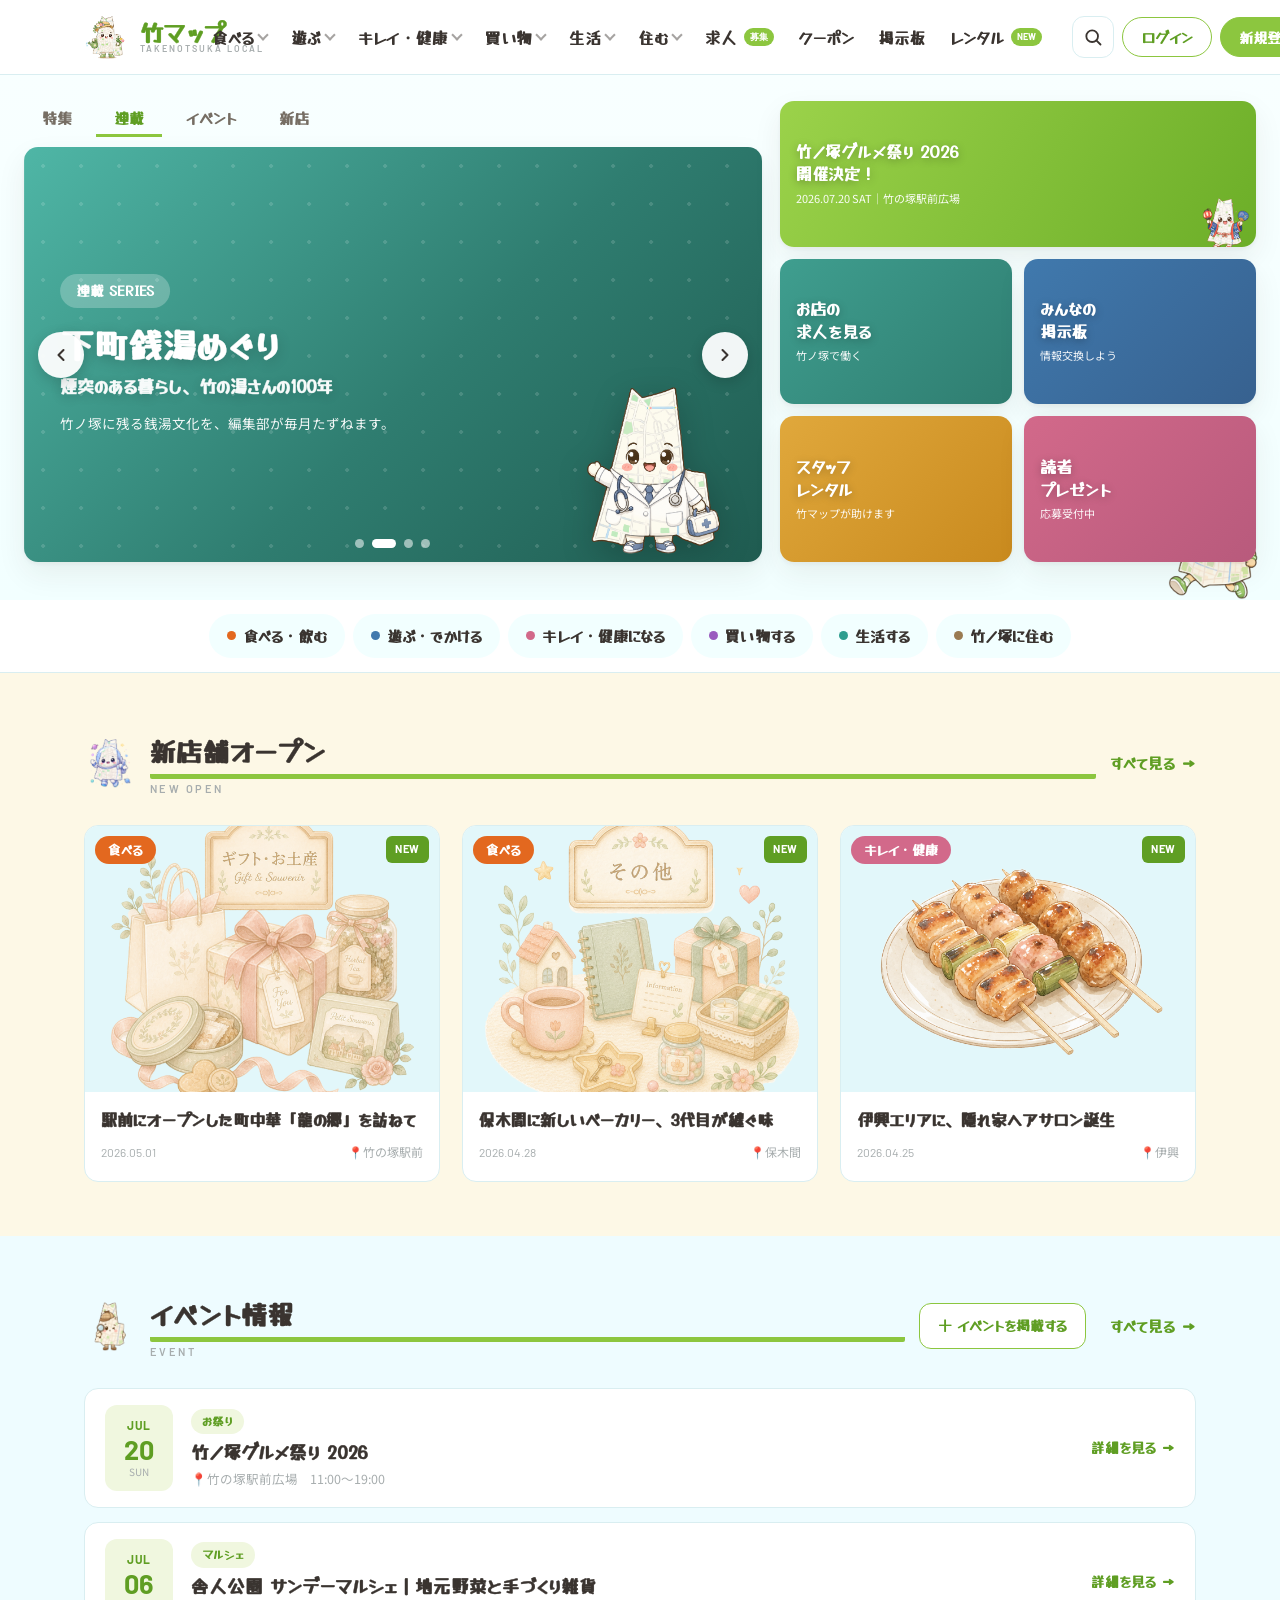
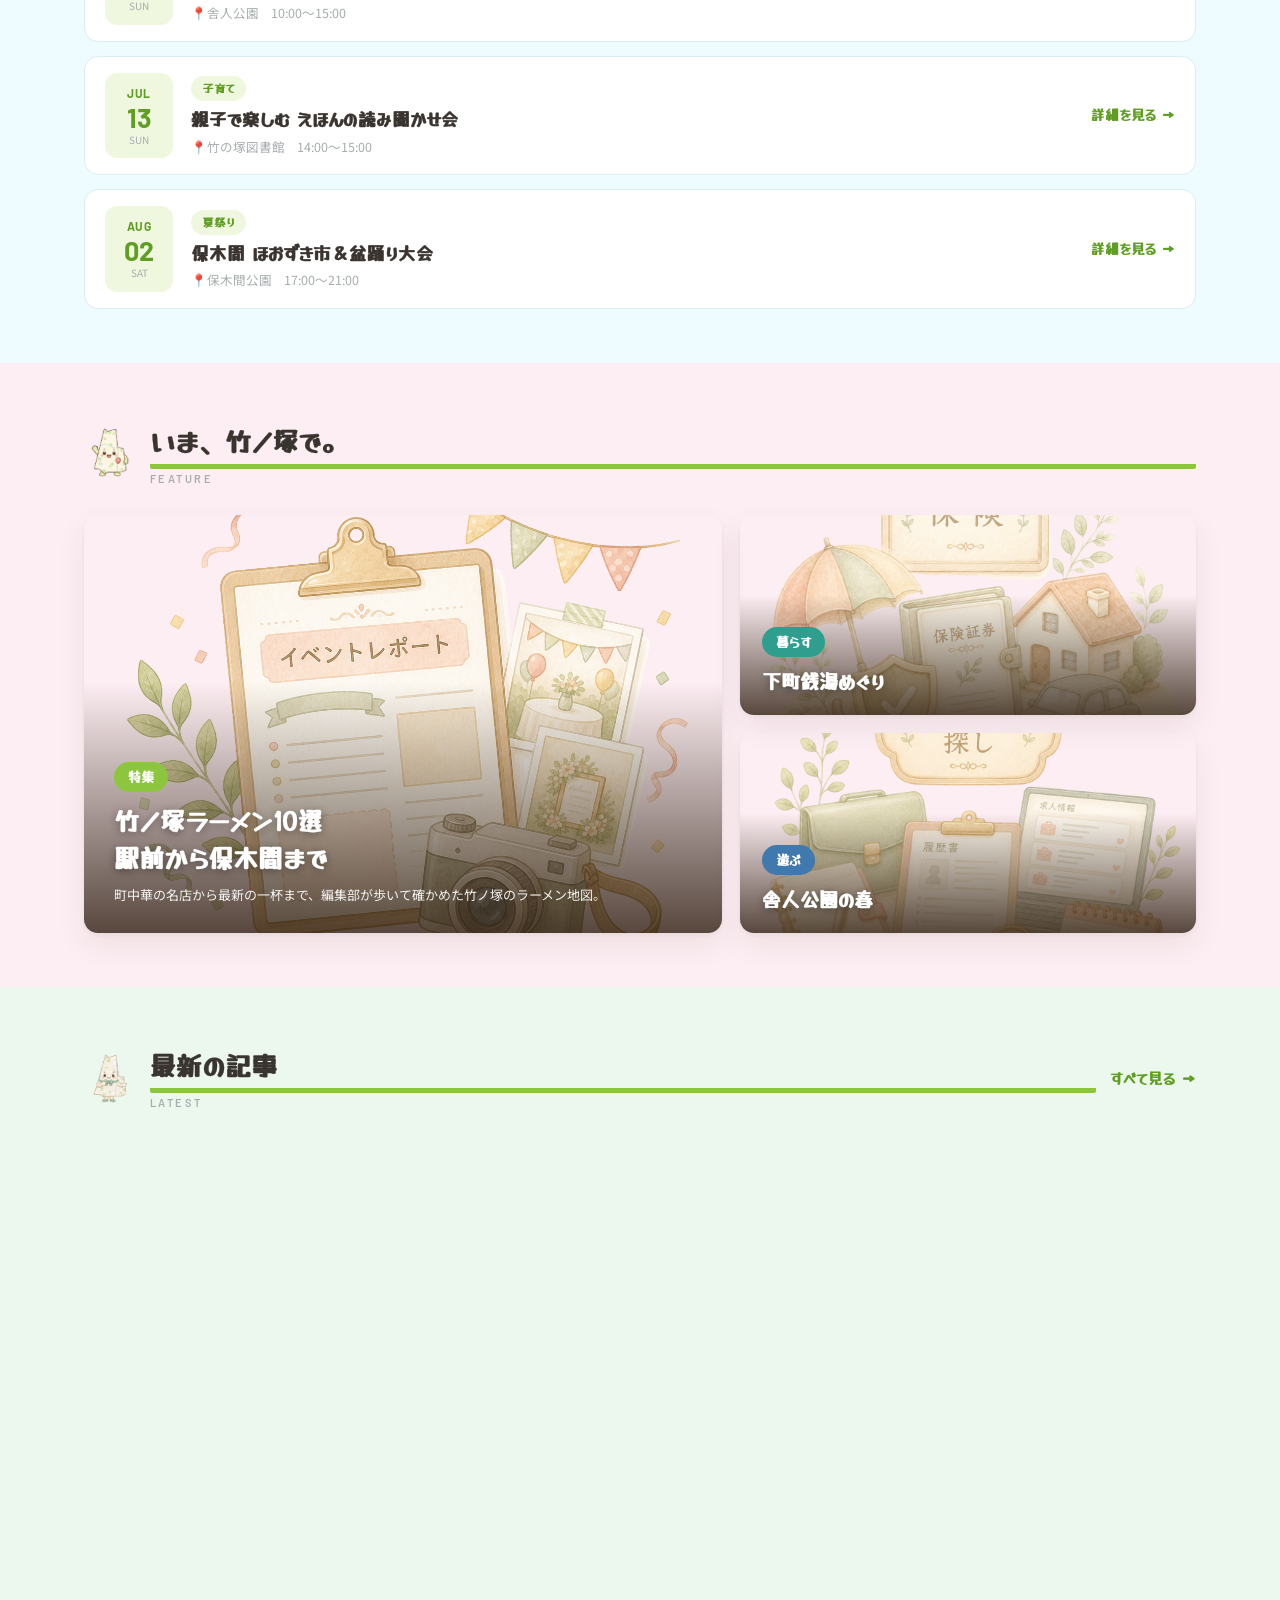
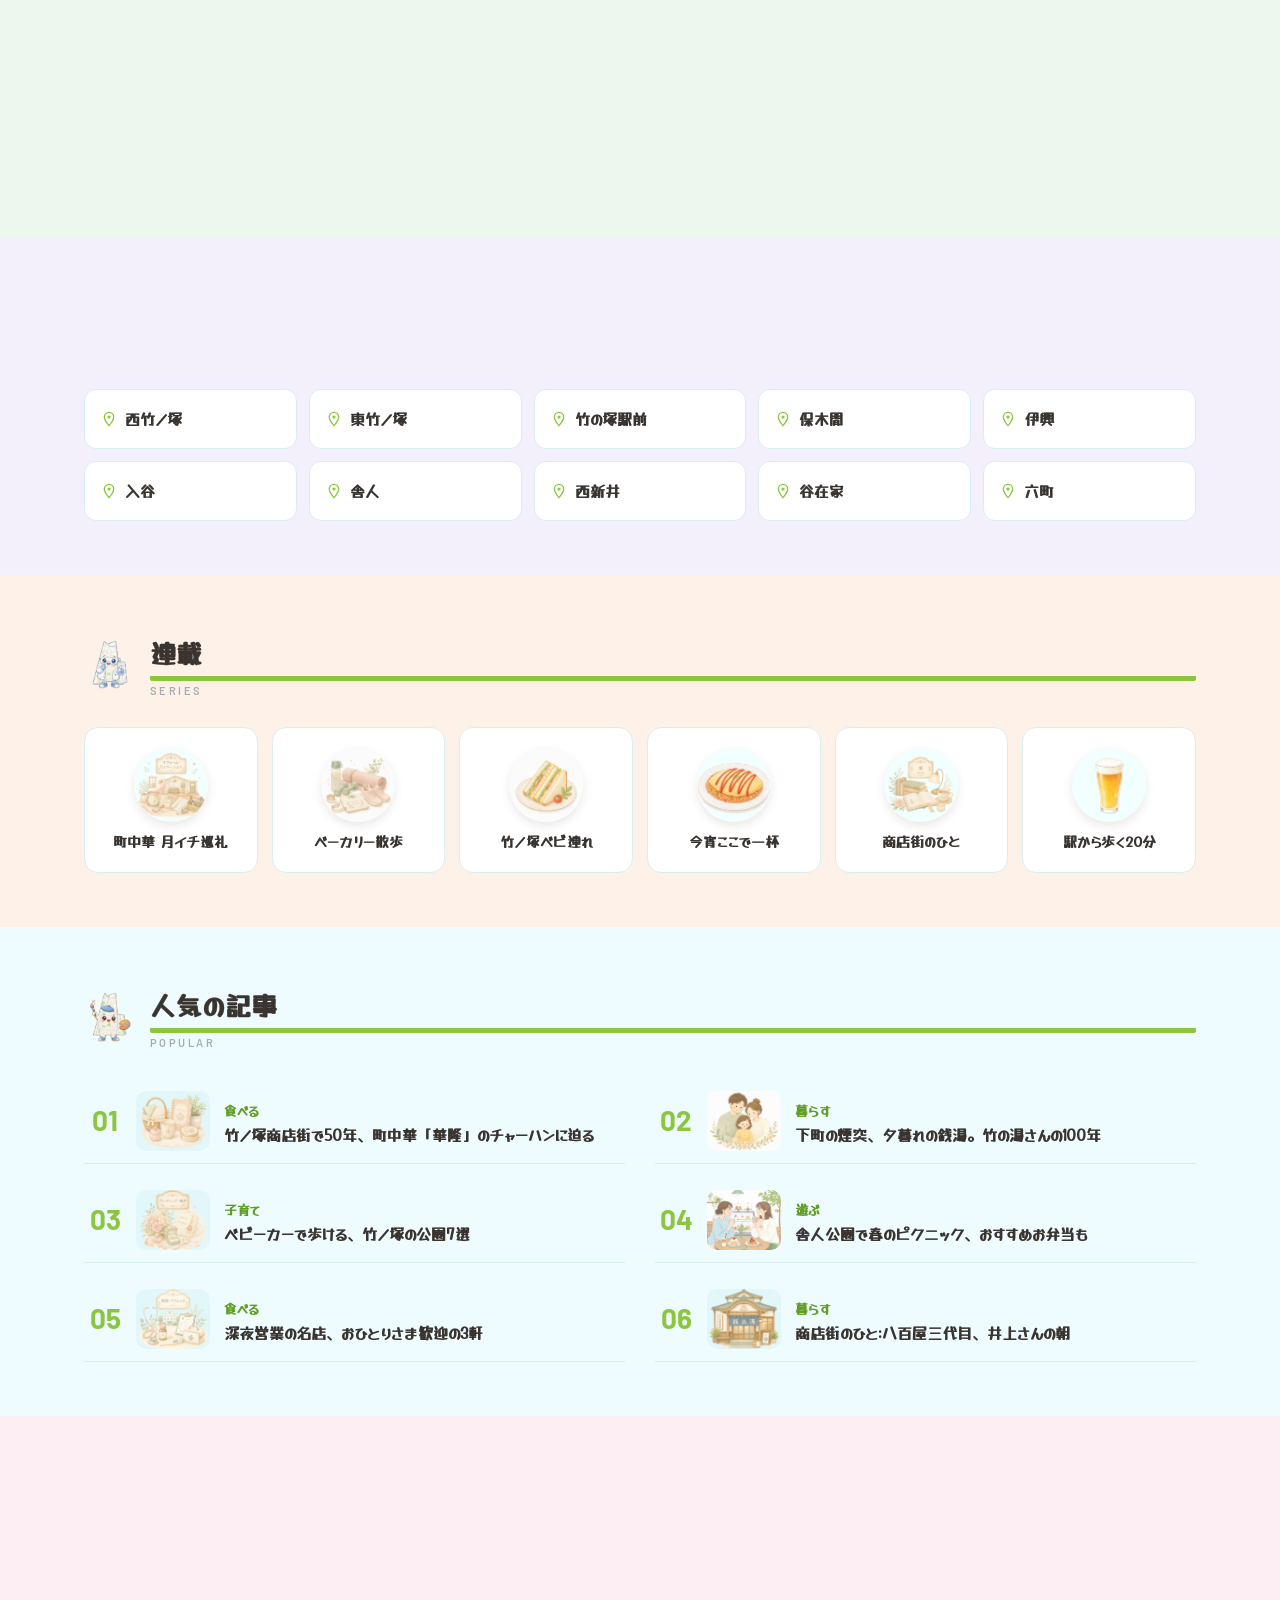
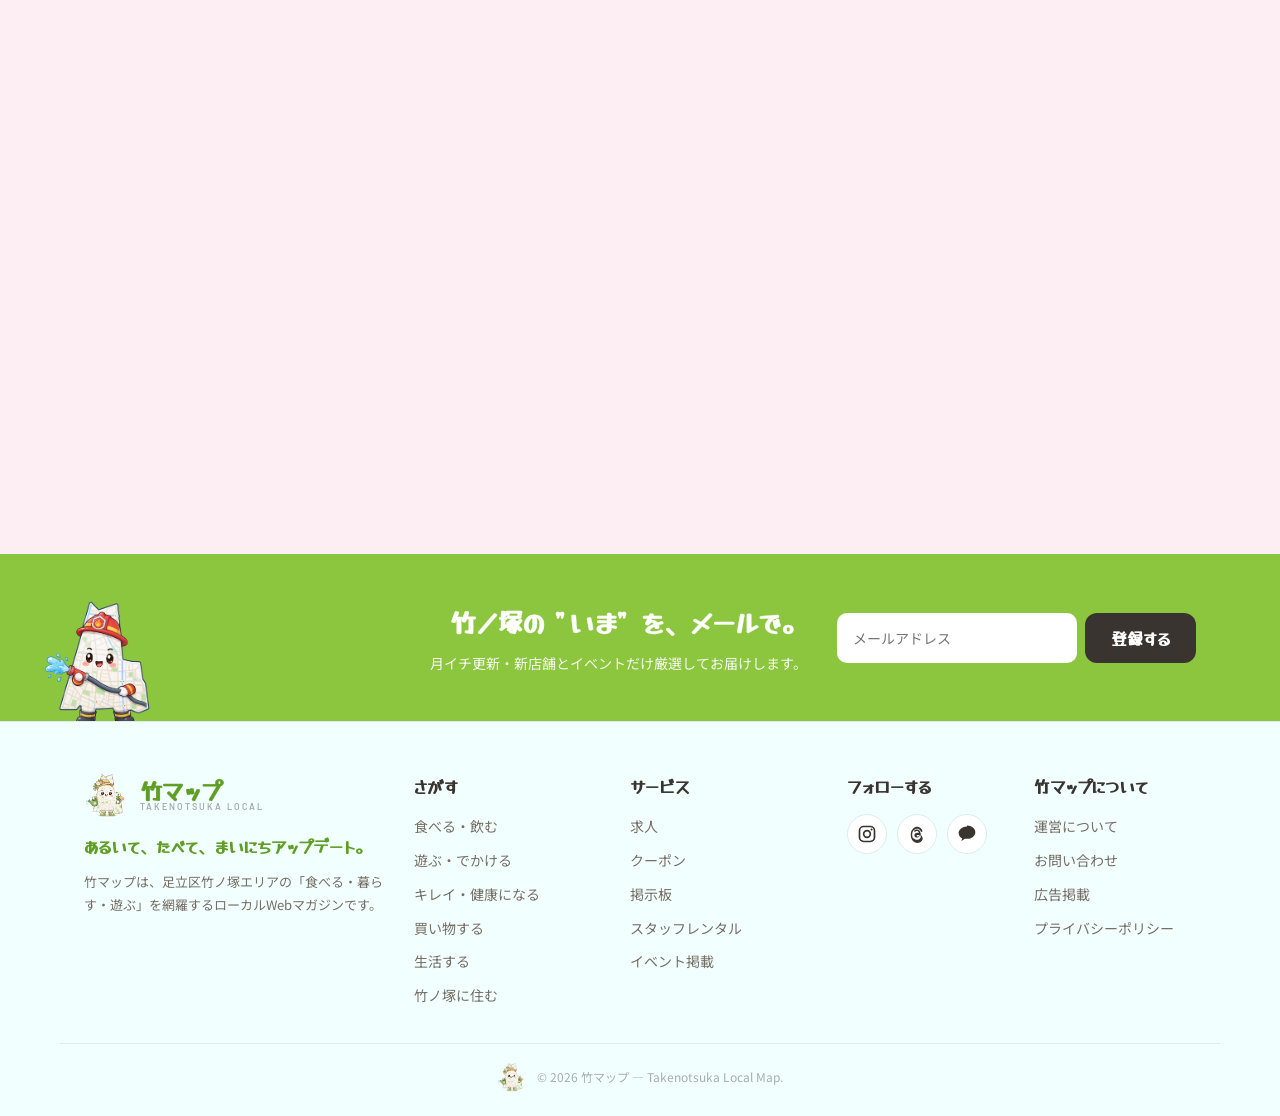
==== index.html @ 07ed6ed5 "竹マップ クライアント確認用プレビュー aruku風ローカルWebマガジン。トップ/求人/クーポン/掲示板/レンタル/イベント/運営情報の各ページ。  Co-Authored-By: Claude O" ====
<!DOCTYPE html>
<html lang="ja">
<head>
<meta charset="UTF-8">
<meta name="viewport" content="width=device-width, initial-scale=1">
<title>竹マップ — 足立区竹ノ塚エリアのローカルWebマガジン</title>
<meta name="theme-color" content="#8cc63f">
<link rel="preconnect" href="https://fonts.googleapis.com"><link rel="preconnect" href="https://fonts.gstatic.com" crossorigin>
<link rel="stylesheet" href="https://fonts.googleapis.com/css2?family=Noto+Sans+JP:wght@400;500;700&family=Klee+One:wght@400;600&family=Yomogi&family=Barlow:wght@500;600;700&display=swap">
<link rel="stylesheet" href="assets/css/aruku.css">
<style>
.hero{background:linear-gradient(180deg,#f8ffff,#f2ffff);padding:26px 0 38px;position:relative;overflow:hidden;}
.hero > .container{max-width:1640px;}
.hero__welcome{position:absolute;right:8px;bottom:-6px;width:120px;z-index:0;pointer-events:none;}
.hero__grid{display:grid;grid-template-columns:1.55fr 1fr;gap:18px;position:relative;z-index:1;}
.hero-slider{position:relative;}
.hero-slider__tabs{display:flex;gap:6px;margin-bottom:10px;}
.hero-slider__tab{font-family:var(--hand);font-weight:600;font-size:15px;padding:6px 18px;border-radius:99px 99px 0 0;background:transparent;border:none;cursor:pointer;color:var(--ink-soft);border-bottom:3px solid transparent;transition:.18s;}
.hero-slider__tab.is-active{color:var(--accent-deep);border-bottom-color:var(--accent);}
.hero-slider__viewport{position:relative;border-radius:var(--radius);overflow:hidden;box-shadow:var(--shadow);aspect-ratio:16/9;}
.hero-slider__track{display:flex;height:100%;transition:transform .5s cubic-bezier(.4,.1,.2,1);}
.hero-slide{min-width:100%;height:100%;position:relative;display:flex;align-items:center;color:#fff;padding:0 36px;overflow:hidden;}
.hero-slide__deco{position:absolute;inset:0;opacity:.14;background-size:38px 38px;background-image:radial-gradient(circle,#fff 2px,transparent 2px);}
.hero-slide__inner{position:relative;z-index:1;max-width:62%;}
.hero-slide__pre{display:inline-block;font-family:var(--hand);font-weight:600;font-size:14px;padding:4px 16px;border-radius:99px;background:rgba(255,255,255,.24);margin-bottom:14px;}
.hero-slide__title{font-family:var(--hand);font-weight:600;font-size:34px;line-height:1.35;text-shadow:0 3px 14px rgba(0,0,0,.2);}
.hero-slide__title small{display:block;font-size:17px;margin-top:8px;opacity:.96;}
.hero-slide__sub{margin-top:14px;font-size:13.5px;opacity:.94;line-height:1.7;}
.hero-slide__chara{position:absolute;right:18px;bottom:0;width:34%;max-width:185px;z-index:1;filter:drop-shadow(0 8px 16px rgba(0,0,0,.2));}
.hero-slider__nav{position:absolute;top:50%;transform:translateY(-50%);width:46px;height:46px;border-radius:99px;background:rgba(255,255,255,.94);border:none;display:grid;place-items:center;cursor:pointer;z-index:3;color:var(--ink);box-shadow:0 4px 14px rgba(0,0,0,.16);transition:.16s;}
.hero-slider__nav:hover{background:#fff;color:var(--accent);}
.hero-slider__nav--prev{left:14px;} .hero-slider__nav--next{right:14px;}
.hero-slider__dots{position:absolute;bottom:14px;left:0;right:0;display:flex;justify-content:center;gap:8px;z-index:3;}
.hero-slider__dots button{width:9px;height:9px;border-radius:99px;border:none;background:rgba(255,255,255,.55);cursor:pointer;padding:0;transition:.18s;}
.hero-slider__dots button.is-active{background:#fff;width:24px;}
.hero-banners{display:grid;grid-template-columns:1fr 1fr;grid-template-rows:repeat(3,1fr);gap:12px;}
.hbn{position:relative;border-radius:var(--radius);overflow:hidden;display:grid;align-content:center;padding:14px 16px;color:#fff;min-height:82px;box-shadow:var(--shadow);transition:.18s;}
.hbn:hover{transform:translateY(-2px);filter:brightness(1.05);}
.hbn__label{font-family:var(--hand);font-weight:600;font-size:16px;line-height:1.4;text-shadow:0 2px 8px rgba(0,0,0,.25);position:relative;z-index:1;}
.hbn__sub{font-size:11px;opacity:.94;margin-top:3px;position:relative;z-index:1;}
.hbn__chara{position:absolute;right:4px;bottom:-4px;width:54px;z-index:0;}
.hbn--wide{grid-column:1/3;}
.cat-strip{border-bottom:1px solid var(--line);background:var(--paper);}
.cat-strip__inner{display:flex;justify-content:center;gap:8px;flex-wrap:wrap;padding:14px 24px;}
.cat-chip{display:inline-flex;align-items:center;gap:7px;padding:8px 18px;border-radius:99px;background:var(--bg);font-family:var(--hand);font-weight:600;font-size:15px;transition:.18s;}
.cat-chip .ic{width:9px;height:9px;border-radius:99px;background:var(--accent);}
.cat-chip:hover{background:var(--ink);color:#fff;}.cat-chip:hover .ic{background:#fff;}
.feature-grid{display:grid;grid-template-columns:1.4fr 1fr;grid-template-rows:1fr 1fr;gap:18px;}
.feature{position:relative;border-radius:var(--radius);overflow:hidden;min-height:200px;box-shadow:var(--shadow);}
.feature--lg{grid-row:1/3;min-height:auto;}
.feature img{position:absolute;inset:0;width:100%;height:100%;object-fit:cover;transition:.3s;}
.feature:hover img{transform:scale(1.04);}
.feature::after{content:"";position:absolute;inset:0;background:linear-gradient(to top,rgba(40,24,10,.78),rgba(40,24,10,0) 60%);}
.feature__body{position:absolute;left:0;bottom:0;padding:20px 22px;color:#fff;z-index:1;}.feature--lg .feature__body{padding:28px 30px;}
.tag{display:inline-block;font-family:var(--hand);font-weight:600;font-size:13px;padding:3px 14px;border-radius:99px;background:var(--accent);color:#fff;}
.feature__title{font-family:var(--hand);font-weight:600;font-size:19px;line-height:1.5;margin-top:10px;text-shadow:0 2px 10px rgba(0,0,0,.4);}.feature--lg .feature__title{font-size:25px;}
.feature__excerpt{font-size:13px;opacity:.92;margin-top:7px;line-height:1.65;}
.area-grid{display:grid;grid-template-columns:repeat(5,1fr);gap:12px;}
.area-item{display:flex;align-items:center;gap:8px;padding:15px 16px;background:var(--paper);border:1px solid var(--line);border-radius:12px;font-family:var(--hand);font-weight:600;font-size:15px;transition:.18s;}
.area-item:hover{background:var(--accent);border-color:var(--accent);color:#fff;}.area-item svg{flex:none;color:var(--accent);}.area-item:hover svg{color:#fff;}
.series-grid{display:grid;grid-template-columns:repeat(6,1fr);gap:14px;}
.series{display:flex;flex-direction:column;align-items:center;gap:10px;padding:20px 12px;background:var(--paper);border:1px solid var(--line);border-radius:var(--radius);text-align:center;transition:.2s;}
.series:hover{transform:translateY(-4px);box-shadow:var(--shadow);border-color:transparent;}
.series__img{width:74px;height:74px;border-radius:99px;overflow:hidden;background:var(--bg);box-shadow:0 4px 10px rgba(60,40,20,.1);transition:.2s;}
.series:hover .series__img{transform:scale(1.08) rotate(-3deg);}.series__img img{width:100%;height:100%;object-fit:cover;}
.series__title{font-family:var(--hand);font-weight:600;font-size:14px;line-height:1.4;}
.rank{display:grid;grid-template-columns:1fr 1fr;gap:14px 30px;}
.rank-item{display:flex;align-items:center;gap:14px;padding:12px 4px;border-bottom:1px solid var(--line);}
.rank-item__num{font-family:"Barlow";font-weight:700;font-size:28px;color:var(--accent);width:34px;flex:none;text-align:center;}
.rank-item__img{width:74px;height:60px;flex:none;border-radius:10px;background:var(--bg-2);overflow:hidden;}.rank-item__img img{width:100%;height:100%;object-fit:cover;}
.rank-item__cat{font-family:var(--hand);font-size:13px;font-weight:600;color:var(--accent-deep);}
.rank-item__title{font-family:var(--hand);font-weight:600;font-size:15px;line-height:1.5;}
.cta{background:var(--accent);color:#fff;position:relative;overflow:hidden;}
.cta__chara{position:absolute;left:3%;bottom:-8px;width:130px;}
.cta__inner{display:flex;align-items:center;justify-content:flex-end;gap:30px;padding:44px 24px;flex-wrap:wrap;position:relative;z-index:1;}
.cta__txt{text-align:right;}
.cta__title{font-family:var(--hand);font-weight:600;font-size:26px;}.cta__sub{opacity:.92;font-size:14px;margin-top:5px;}
.cta__form{display:flex;gap:8px;}.cta__form input{padding:14px 16px;border:none;border-radius:10px;font-size:14px;width:240px;font-family:inherit;}
@media(max-width:980px){.hero__grid{grid-template-columns:1fr;}.hero__welcome{display:none;}.feature-grid{grid-template-columns:1fr;grid-template-rows:none;}.feature--lg{grid-row:auto;}.area-grid{grid-template-columns:repeat(3,1fr);}.series-grid{grid-template-columns:repeat(3,1fr);}.rank{grid-template-columns:1fr;}.hero-slide__title{font-size:27px;}.hero-slide__inner{max-width:70%;}.cta__inner{justify-content:center;text-align:center;}.cta__txt{text-align:center;}.cta__chara{display:none;}}
@media(max-width:560px){.area-grid{grid-template-columns:repeat(2,1fr);}.series-grid{grid-template-columns:repeat(2,1fr);}.cta__form{width:100%;}.cta__form input{flex:1;width:auto;}.hero-slide__title{font-size:21px;}.hero-banners{grid-template-rows:none;}}
</style>
</head>
<body data-page="home">
<div class="loader js-loader" aria-hidden="true">
  <div class="loader__inner">
    <img class="loader__chara" src="assets/img/chara/00.png" alt="">
    <div class="loader__sub">竹の塚情報サイト</div>
    <div class="loader__title"><span style="animation-delay:0s">竹</span><span style="animation-delay:.12s">マ</span><span style="animation-delay:.24s">ッ</span><span style="animation-delay:.36s">プ</span></div>
    <div class="loader__dots"><i></i><i></i><i></i></div>
  </div>
</div>
<div id="tm-header"></div>

<!-- ヒーロー -->
<section class="hero">
  <img class="hero__welcome anim-peek" src="assets/img/chara/07.png" alt="">
  <div class="container">
    <div class="hero__grid">
      <div class="hero-slider">
        <div class="hero-slider__tabs">
          <button class="hero-slider__tab is-active" data-i="0">特集</button>
          <button class="hero-slider__tab" data-i="1">連載</button>
          <button class="hero-slider__tab" data-i="2">イベント</button>
          <button class="hero-slider__tab" data-i="3">新店</button>
        </div>
        <div class="hero-slider__viewport">
          <div class="hero-slider__track js-track">
            <div class="hero-slide" style="background:linear-gradient(135deg,#f4a24e,#e3681f 55%,#b94c12);"><div class="hero-slide__deco"></div><div class="hero-slide__inner"><span class="hero-slide__pre">特集 FEATURE</span><h2 class="hero-slide__title">竹ノ塚ラーメン10選<small>駅前から保木間まで、歩いて確かめた一杯</small></h2><p class="hero-slide__sub">町中華の名店から新進気鋭の一杯まで、編集部の実食レポート。</p></div><img class="hero-slide__chara anim-float" src="assets/img/chara/04.png" alt=""></div>
            <div class="hero-slide" style="background:linear-gradient(135deg,#4fb6a6,#2f7d70 55%,#1f5b50);"><div class="hero-slide__deco"></div><div class="hero-slide__inner"><span class="hero-slide__pre">連載 SERIES</span><h2 class="hero-slide__title">下町銭湯めぐり<small>煙突のある暮らし、竹の湯さんの100年</small></h2><p class="hero-slide__sub">竹ノ塚に残る銭湯文化を、編集部が毎月たずねます。</p></div><img class="hero-slide__chara anim-float" src="assets/img/chara/13.png" alt=""></div>
            <div class="hero-slide" style="background:linear-gradient(135deg,#6a9fd0,#37618f 55%,#264a6e);"><div class="hero-slide__deco"></div><div class="hero-slide__inner"><span class="hero-slide__pre">イベント EVENT</span><h2 class="hero-slide__title">舎人公園の春<small>ベビーカーでも歩けるピクニックガイド</small></h2><p class="hero-slide__sub">桜、お弁当、動線まで。家族で過ごす春の一日プラン。</p></div><img class="hero-slide__chara anim-float" src="assets/img/chara/15.png" alt=""></div>
            <div class="hero-slide" style="background:linear-gradient(135deg,#d98aa6,#b85a7c 55%,#8f4360);"><div class="hero-slide__deco"></div><div class="hero-slide__inner"><span class="hero-slide__pre">新店 NEW OPEN</span><h2 class="hero-slide__title">保木間に新ベーカリー<small>3代目が継ぐ、商店街の味</small></h2><p class="hero-slide__sub">地元で50年、焼き続けるパン屋の物語。</p></div><img class="hero-slide__chara anim-float" src="assets/img/chara/19.png" alt=""></div>
          </div>
          <button class="hero-slider__nav hero-slider__nav--prev js-prev" aria-label="前へ"><svg viewBox="0 0 24 24" width="20" height="20"><path d="M15 6l-6 6 6 6" fill="none" stroke="currentColor" stroke-width="2.5" stroke-linecap="round" stroke-linejoin="round"/></svg></button>
          <button class="hero-slider__nav hero-slider__nav--next js-next" aria-label="次へ"><svg viewBox="0 0 24 24" width="20" height="20"><path d="M9 6l6 6-6 6" fill="none" stroke="currentColor" stroke-width="2.5" stroke-linecap="round" stroke-linejoin="round"/></svg></button>
          <div class="hero-slider__dots js-dots"></div>
        </div>
      </div>
      <div class="hero-banners">
        <a class="hbn hbn--wide" href="#" style="background:linear-gradient(120deg,#9bd24a,#6cae28);"><span class="hbn__label">竹ノ塚グルメ祭り 2026<br>開催決定！</span><span class="hbn__sub">2026.07.20 SAT｜竹の塚駅前広場</span><img class="hbn__chara anim-sway" src="assets/img/chara/14.png" alt=""></a>
        <a class="hbn" href="jobs.html" style="background:linear-gradient(135deg,#3f9e8f,#2f7d70);"><span class="hbn__label">お店の<br>求人を見る</span><span class="hbn__sub">竹ノ塚で働く</span></a>
        <a class="hbn" href="board.html" style="background:linear-gradient(135deg,#4079ad,#37618f);"><span class="hbn__label">みんなの<br>掲示板</span><span class="hbn__sub">情報交換しよう</span></a>
        <a class="hbn" href="rental.html" style="background:linear-gradient(135deg,#e0a83c,#c98a1e);"><span class="hbn__label">スタッフ<br>レンタル</span><span class="hbn__sub">竹マップが助けます</span></a>
        <a class="hbn" href="#" style="background:linear-gradient(135deg,#d2698a,#b85a7c);"><span class="hbn__label">読者<br>プレゼント</span><span class="hbn__sub">応募受付中</span></a>
      </div>
    </div>
  </div>
</section>

<div class="cat-strip"><div class="cat-strip__inner">
  <a class="cat-chip is-taberu" href="#"><span class="ic"></span>食べる・飲む</a>
  <a class="cat-chip is-asobu" href="#"><span class="ic"></span>遊ぶ・でかける</a>
  <a class="cat-chip is-kirei" href="#"><span class="ic"></span>キレイ・健康になる</a>
  <a class="cat-chip is-kaimono" href="#"><span class="ic"></span>買い物する</a>
  <a class="cat-chip is-seikatsu" href="#"><span class="ic"></span>生活する</a>
  <a class="cat-chip is-sumu" href="#"><span class="ic"></span>竹ノ塚に住む</a>
</div></div>

<section class="section section--yellow"><div class="container">
  <div class="section__head reveal"><img class="section__chara" src="assets/img/chara/03.png" alt=""><div class="section__title"><span class="ja">新店舗オープン</span><span class="en">New Open</span></div><a class="section__more" href="#">すべて見る →</a></div>
  <div class="grid grid--3">
    <article class="card is-taberu reveal"><a href="#"><div class="card__media"><img src="assets/img/sozai/36.png" alt=""><span class="card__cat">食べる</span><span class="card__badge en">NEW</span></div></a><div class="card__body"><h3 class="card__title">駅前にオープンした町中華「龍の郷」を訪ねて</h3><div class="card__meta"><span class="en">2026.05.01</span><span>📍竹の塚駅前</span></div></div></article>
    <article class="card is-taberu reveal"><a href="#"><div class="card__media"><img src="assets/img/sozai/44.png" alt=""><span class="card__cat">食べる</span><span class="card__badge en">NEW</span></div></a><div class="card__body"><h3 class="card__title">保木間に新しいベーカリー、3代目が継ぐ味</h3><div class="card__meta"><span class="en">2026.04.28</span><span>📍保木間</span></div></div></article>
    <article class="card is-kirei reveal"><a href="#"><div class="card__media"><img src="assets/img/sozai/02.png" alt=""><span class="card__cat">キレイ・健康</span><span class="card__badge en">NEW</span></div></a><div class="card__body"><h3 class="card__title">伊興エリアに、隠れ家ヘアサロン誕生</h3><div class="card__meta"><span class="en">2026.04.25</span><span>📍伊興</span></div></div></article>
  </div>
</div></section>

<section class="section section--blue"><div class="container">
  <div class="section__head reveal"><img class="section__chara" src="assets/img/chara/15.png" alt=""><div class="section__title"><span class="ja">イベント情報</span><span class="en">Event</span></div><a class="btn btn--ghost btn--sm" href="event-post.html" style="margin-right:10px;">＋ イベントを掲載する</a><a class="section__more" href="event-single.html">すべて見る →</a></div>
  <div class="event-list reveal">
    <a class="event" href="event-single.html"><div class="event__date"><div class="m">JUL</div><div class="d">20</div><div class="w">SUN</div></div><div><span class="event__cat">お祭り</span><div class="event__title">竹ノ塚グルメ祭り 2026</div><div class="event__meta"><span>📍竹の塚駅前広場</span><span>11:00〜19:00</span></div></div><span class="event__go">詳細を見る →</span></a>
    <a class="event" href="event-single.html"><div class="event__date"><div class="m">JUL</div><div class="d">06</div><div class="w">SUN</div></div><div><span class="event__cat">マルシェ</span><div class="event__title">舎人公園 サンデーマルシェ｜地元野菜と手づくり雑貨</div><div class="event__meta"><span>📍舎人公園</span><span>10:00〜15:00</span></div></div><span class="event__go">詳細を見る →</span></a>
    <a class="event" href="event-single.html"><div class="event__date"><div class="m">JUL</div><div class="d">13</div><div class="w">SUN</div></div><div><span class="event__cat">子育て</span><div class="event__title">親子で楽しむ えほんの読み聞かせ会</div><div class="event__meta"><span>📍竹の塚図書館</span><span>14:00〜15:00</span></div></div><span class="event__go">詳細を見る →</span></a>
    <a class="event" href="event-single.html"><div class="event__date"><div class="m">AUG</div><div class="d">02</div><div class="w">SAT</div></div><div><span class="event__cat">夏祭り</span><div class="event__title">保木間 ほおずき市＆盆踊り大会</div><div class="event__meta"><span>📍保木間公園</span><span>17:00〜21:00</span></div></div><span class="event__go">詳細を見る →</span></a>
  </div>
</div></section>

<section class="section section--pink"><div class="container">
  <div class="section__head reveal"><img class="section__chara" src="assets/img/chara/10.png" alt=""><div class="section__title"><span class="ja">いま、竹ノ塚で。</span><span class="en">Feature</span></div></div>
  <div class="feature-grid reveal">
    <a class="feature feature--lg" href="#"><img src="assets/img/sozai/39.png" alt=""><div class="feature__body"><span class="tag">特集</span><h3 class="feature__title">竹ノ塚ラーメン10選<br>駅前から保木間まで</h3><p class="feature__excerpt">町中華の名店から最新の一杯まで、編集部が歩いて確かめた竹ノ塚のラーメン地図。</p></div></a>
    <a class="feature" href="#"><img src="assets/img/sozai/40.png" alt=""><div class="feature__body"><span class="tag" style="background:var(--c-kurasu)">暮らす</span><h3 class="feature__title">下町銭湯めぐり</h3></div></a>
    <a class="feature" href="#"><img src="assets/img/sozai/42.png" alt=""><div class="feature__body"><span class="tag" style="background:var(--c-asobu)">遊ぶ</span><h3 class="feature__title">舎人公園の春</h3></div></a>
  </div>
</div></section>

<section class="section section--mint"><div class="container">
  <div class="section__head reveal"><img class="section__chara" src="assets/img/chara/12.png" alt=""><div class="section__title"><span class="ja">最新の記事</span><span class="en">Latest</span></div><a class="section__more" href="#">すべて見る →</a></div>
  <div class="grid grid--4">
    <article class="card is-taberu reveal"><a href="#"><div class="card__media"><img src="assets/img/sozai/43.png" alt=""><span class="card__cat">食べる</span></div></a><div class="card__body"><h3 class="card__title">竹ノ塚商店街で50年、町中華「華隆」のチャーハンに迫る</h3><div class="card__meta"><span class="en">2026.05.01</span><span>📍東竹ノ塚</span></div></div></article>
    <article class="card is-kurasu reveal"><a href="#"><div class="card__media"><img src="assets/img/sozai/47.png" alt=""><span class="card__cat">暮らす</span></div></a><div class="card__body"><h3 class="card__title">下町の煙突、夕暮れの銭湯。竹の湯さんの100年</h3><div class="card__meta"><span class="en">2026.04.30</span><span>📍保木間</span></div></div></article>
    <article class="card is-kosodate reveal"><a href="#"><div class="card__media"><img src="assets/img/sozai/48.png" alt=""><span class="card__cat">子育て</span></div></a><div class="card__body"><h3 class="card__title">ベビーカーで歩ける、竹ノ塚の公園7選</h3><div class="card__meta"><span class="en">2026.04.27</span><span>📍西竹ノ塚</span></div></div></article>
    <article class="card is-asobu reveal"><a href="#"><div class="card__media"><img src="assets/img/sozai/49.png" alt=""><span class="card__cat">遊ぶ</span></div></a><div class="card__body"><h3 class="card__title">舎人公園で春のピクニック、おすすめお弁当も</h3><div class="card__meta"><span class="en">2026.04.25</span><span>📍舎人</span></div></div></article>
    <article class="card is-taberu reveal"><a href="#"><div class="card__media"><img src="assets/img/sozai/50.png" alt=""><span class="card__cat">食べる</span></div></a><div class="card__body"><h3 class="card__title">深夜営業の名店、おひとりさま歓迎の3軒</h3><div class="card__meta"><span class="en">2026.04.22</span><span>📍竹の塚駅前</span></div></div></article>
    <article class="card is-kirei reveal"><a href="#"><div class="card__media"><img src="assets/img/sozai/52.png" alt=""><span class="card__cat">キレイ・健康</span></div></a><div class="card__body"><h3 class="card__title">スパ&サウナ、駅近のリラックス空間ガイド</h3><div class="card__meta"><span class="en">2026.04.20</span><span>📍西新井</span></div></div></article>
    <article class="card is-sumu reveal"><a href="#"><div class="card__media"><img src="assets/img/sozai/53.png" alt=""><span class="card__cat">住む</span></div></a><div class="card__body"><h3 class="card__title">高架化で変わった竹ノ塚、これからの街づくり</h3><div class="card__meta"><span class="en">2026.04.18</span><span>📍竹の塚駅前</span></div></div></article>
    <article class="card is-kurasu reveal"><a href="#"><div class="card__media"><img src="assets/img/sozai/55.png" alt=""><span class="card__cat">暮らす</span></div></a><div class="card__body"><h3 class="card__title">商店街のひと:八百屋三代目、井上さんの朝</h3><div class="card__meta"><span class="en">2026.04.15</span><span>📍東竹ノ塚</span></div></div></article>
  </div>
</div></section>

<section class="section section--lav"><div class="container">
  <div class="section__head reveal"><img class="section__chara" src="assets/img/chara/06.png" alt=""><div class="section__title"><span class="ja">エリアで探す</span><span class="en">By Area</span></div></div>
  <div class="area-grid reveal">
    <a class="area-item" href="#"><svg viewBox="0 0 24 24" width="16" height="16"><path d="M12 2C8 2 5 5 5 9c0 5 7 13 7 13s7-8 7-13c0-4-3-7-7-7z" fill="none" stroke="currentColor" stroke-width="2"/><circle cx="12" cy="9" r="2.4" fill="currentColor"/></svg>西竹ノ塚</a>
    <a class="area-item" href="#"><svg viewBox="0 0 24 24" width="16" height="16"><path d="M12 2C8 2 5 5 5 9c0 5 7 13 7 13s7-8 7-13c0-4-3-7-7-7z" fill="none" stroke="currentColor" stroke-width="2"/><circle cx="12" cy="9" r="2.4" fill="currentColor"/></svg>東竹ノ塚</a>
    <a class="area-item" href="#"><svg viewBox="0 0 24 24" width="16" height="16"><path d="M12 2C8 2 5 5 5 9c0 5 7 13 7 13s7-8 7-13c0-4-3-7-7-7z" fill="none" stroke="currentColor" stroke-width="2"/><circle cx="12" cy="9" r="2.4" fill="currentColor"/></svg>竹の塚駅前</a>
    <a class="area-item" href="#"><svg viewBox="0 0 24 24" width="16" height="16"><path d="M12 2C8 2 5 5 5 9c0 5 7 13 7 13s7-8 7-13c0-4-3-7-7-7z" fill="none" stroke="currentColor" stroke-width="2"/><circle cx="12" cy="9" r="2.4" fill="currentColor"/></svg>保木間</a>
    <a class="area-item" href="#"><svg viewBox="0 0 24 24" width="16" height="16"><path d="M12 2C8 2 5 5 5 9c0 5 7 13 7 13s7-8 7-13c0-4-3-7-7-7z" fill="none" stroke="currentColor" stroke-width="2"/><circle cx="12" cy="9" r="2.4" fill="currentColor"/></svg>伊興</a>
    <a class="area-item" href="#"><svg viewBox="0 0 24 24" width="16" height="16"><path d="M12 2C8 2 5 5 5 9c0 5 7 13 7 13s7-8 7-13c0-4-3-7-7-7z" fill="none" stroke="currentColor" stroke-width="2"/><circle cx="12" cy="9" r="2.4" fill="currentColor"/></svg>入谷</a>
    <a class="area-item" href="#"><svg viewBox="0 0 24 24" width="16" height="16"><path d="M12 2C8 2 5 5 5 9c0 5 7 13 7 13s7-8 7-13c0-4-3-7-7-7z" fill="none" stroke="currentColor" stroke-width="2"/><circle cx="12" cy="9" r="2.4" fill="currentColor"/></svg>舎人</a>
    <a class="area-item" href="#"><svg viewBox="0 0 24 24" width="16" height="16"><path d="M12 2C8 2 5 5 5 9c0 5 7 13 7 13s7-8 7-13c0-4-3-7-7-7z" fill="none" stroke="currentColor" stroke-width="2"/><circle cx="12" cy="9" r="2.4" fill="currentColor"/></svg>西新井</a>
    <a class="area-item" href="#"><svg viewBox="0 0 24 24" width="16" height="16"><path d="M12 2C8 2 5 5 5 9c0 5 7 13 7 13s7-8 7-13c0-4-3-7-7-7z" fill="none" stroke="currentColor" stroke-width="2"/><circle cx="12" cy="9" r="2.4" fill="currentColor"/></svg>谷在家</a>
    <a class="area-item" href="#"><svg viewBox="0 0 24 24" width="16" height="16"><path d="M12 2C8 2 5 5 5 9c0 5 7 13 7 13s7-8 7-13c0-4-3-7-7-7z" fill="none" stroke="currentColor" stroke-width="2"/><circle cx="12" cy="9" r="2.4" fill="currentColor"/></svg>六町</a>
  </div>
</div></section>

<section class="section section--peach"><div class="container">
  <div class="section__head reveal"><img class="section__chara" src="assets/img/chara/09.png" alt=""><div class="section__title"><span class="ja">連載</span><span class="en">Series</span></div></div>
  <div class="series-grid reveal">
    <a class="series" href="#"><div class="series__img"><img src="assets/img/sozai/57.png" alt=""></div><div class="series__title">町中華 月イチ巡礼</div></a>
    <a class="series" href="#"><div class="series__img"><img src="assets/img/sozai/58.png" alt=""></div><div class="series__title">ベーカリー散歩</div></a>
    <a class="series" href="#"><div class="series__img"><img src="assets/img/sozai/59.png" alt=""></div><div class="series__title">竹ノ塚ベビ連れ</div></a>
    <a class="series" href="#"><div class="series__img"><img src="assets/img/sozai/60.png" alt=""></div><div class="series__title">今宵ここで一杯</div></a>
    <a class="series" href="#"><div class="series__img"><img src="assets/img/sozai/64.png" alt=""></div><div class="series__title">商店街のひと</div></a>
    <a class="series" href="#"><div class="series__img"><img src="assets/img/sozai/65.png" alt=""></div><div class="series__title">駅から歩く20分</div></a>
  </div>
</div></section>

<section class="section section--blue"><div class="container">
  <div class="section__head reveal"><img class="section__chara" src="assets/img/chara/19.png" alt=""><div class="section__title"><span class="ja">人気の記事</span><span class="en">Popular</span></div></div>
  <div class="rank reveal">
    <div class="rank-item"><span class="rank-item__num en">01</span><div class="rank-item__img"><img src="assets/img/sozai/43.png" alt=""></div><div><span class="rank-item__cat">食べる</span><h3 class="rank-item__title">竹ノ塚商店街で50年、町中華「華隆」のチャーハンに迫る</h3></div></div>
    <div class="rank-item"><span class="rank-item__num en">02</span><div class="rank-item__img"><img src="assets/img/sozai/47.png" alt=""></div><div><span class="rank-item__cat">暮らす</span><h3 class="rank-item__title">下町の煙突、夕暮れの銭湯。竹の湯さんの100年</h3></div></div>
    <div class="rank-item"><span class="rank-item__num en">03</span><div class="rank-item__img"><img src="assets/img/sozai/48.png" alt=""></div><div><span class="rank-item__cat">子育て</span><h3 class="rank-item__title">ベビーカーで歩ける、竹ノ塚の公園7選</h3></div></div>
    <div class="rank-item"><span class="rank-item__num en">04</span><div class="rank-item__img"><img src="assets/img/sozai/66.png" alt=""></div><div><span class="rank-item__cat">遊ぶ</span><h3 class="rank-item__title">舎人公園で春のピクニック、おすすめお弁当も</h3></div></div>
    <div class="rank-item"><span class="rank-item__num en">05</span><div class="rank-item__img"><img src="assets/img/sozai/68.png" alt=""></div><div><span class="rank-item__cat">食べる</span><h3 class="rank-item__title">深夜営業の名店、おひとりさま歓迎の3軒</h3></div></div>
    <div class="rank-item"><span class="rank-item__num en">06</span><div class="rank-item__img"><img src="assets/img/sozai/69.png" alt=""></div><div><span class="rank-item__cat">暮らす</span><h3 class="rank-item__title">商店街のひと:八百屋三代目、井上さんの朝</h3></div></div>
  </div>
</div></section>

<section class="section section--pink"><div class="container">
  <div class="section__head reveal"><img class="section__chara" src="assets/img/chara/04.png" alt=""><div class="section__title"><span class="ja">竹マップのSNS</span><span class="en">Follow us</span></div></div>
  <div class="sns-block reveal">
    <!-- Instagram -->
    <div class="sns-col">
      <div class="sns-col__head">
        <div class="sns-col__icon sns-col__icon--ig"><svg viewBox="0 0 24 24" width="24" height="24"><rect x="3" y="3" width="18" height="18" rx="5" fill="none" stroke="currentColor" stroke-width="2"/><circle cx="12" cy="12" r="4" fill="none" stroke="currentColor" stroke-width="2"/><circle cx="17.5" cy="6.5" r="1.2" fill="currentColor"/></svg></div>
        <div><div class="sns-col__name">Instagram</div><div class="sns-col__handle">@takenotsuka_takemap</div></div>
        <a class="btn btn--primary btn--sm sns-col__follow" href="https://www.instagram.com/takenotsuka_takemap/" target="_blank" rel="noopener">フォロー</a>
      </div>
      <div class="sns-feed">
        <a class="sns-post" href="https://www.instagram.com/takenotsuka_takemap/" target="_blank" rel="noopener"><img src="assets/img/sozai/61.png" alt=""><div class="sns-post__ov"><svg viewBox="0 0 24 24" width="22" height="22"><rect x="3" y="3" width="18" height="18" rx="5" fill="none" stroke="currentColor" stroke-width="2"/><circle cx="12" cy="12" r="4" fill="none" stroke="currentColor" stroke-width="2"/></svg></div></a>
        <a class="sns-post" href="https://www.instagram.com/takenotsuka_takemap/" target="_blank" rel="noopener"><img src="assets/img/sozai/41.png" alt=""><div class="sns-post__ov"></div></a>
        <a class="sns-post" href="https://www.instagram.com/takenotsuka_takemap/" target="_blank" rel="noopener"><img src="assets/img/sozai/08.png" alt=""><div class="sns-post__ov"></div></a>
        <a class="sns-post" href="https://www.instagram.com/takenotsuka_takemap/" target="_blank" rel="noopener"><img src="assets/img/sozai/51.png" alt=""><div class="sns-post__ov"></div></a>
        <a class="sns-post" href="https://www.instagram.com/takenotsuka_takemap/" target="_blank" rel="noopener"><img src="assets/img/sozai/67.png" alt=""><div class="sns-post__ov"></div></a>
        <a class="sns-post" href="https://www.instagram.com/takenotsuka_takemap/" target="_blank" rel="noopener"><img src="assets/img/sozai/24.png" alt=""><div class="sns-post__ov"></div></a>
      </div>
    </div>
    <!-- Threads -->
    <div class="sns-col">
      <div class="sns-col__head">
        <div class="sns-col__icon sns-col__icon--th"><svg viewBox="0 0 24 24" width="24" height="24"><path d="M16.5 11.3c-.1 0-.2-.1-.3-.1-.2-2.9-1.8-4.6-4.4-4.6-1.6 0-2.9.7-3.7 1.9l1.5 1c.5-.8 1.4-1 2.2-1 1 0 2.3.6 2.5 2.3-.5-.1-1-.2-1.6-.2-2.3 0-3.9 1.4-3.8 3.2.1 1.5 1.4 2.5 3.1 2.5 1.4 0 3-.7 3.4-3.1.3.2 1 .9 1.1 2 .1.7-.4 2.3-2.5 3.3-1.8.8-4.2.6-5.8-1C6.9 17.5 6.3 15.9 6.2 13c.1-2.9.7-4.5 2.2-5.8 1.6-1.6 4-1.8 5.8-1 1.6.7 2.3 2.1 2.6 3.3l1.8-.5C18.4 7 17.4 5.1 15.2 4.1 12.7 2.9 9.5 3.3 7.2 5.6 5.4 7.4 4.5 9.6 4.5 13s.9 5.6 2.7 7.4c1.5 1.5 3.4 2.3 5.4 2.3.5 0 1 0 1.4-.1 2-.4 3.6-1.5 4.4-3.3.7-1.4.6-3-.2-4.1-.4-.7-1-1.2-1.7-1.6zm-3.5 3.9c-.9 0-1.5-.4-1.5-1 0-.6.7-1.1 1.8-1.1.5 0 .9.1 1.4.2-.2 1.5-1 1.9-1.7 1.9z" fill="currentColor"/></svg></div>
        <div><div class="sns-col__name">Threads</div><div class="sns-col__handle">@takenotsuka_takemap</div></div>
        <a class="btn btn--dark btn--sm sns-col__follow" href="https://www.threads.com/@takenotsuka_takemap" target="_blank" rel="noopener">フォロー</a>
      </div>
      <div class="thread-feed">
        <a class="th-post" href="https://www.threads.com/@takenotsuka_takemap" target="_blank" rel="noopener"><div class="th-post__av"><img src="assets/img/chara/00.png" alt=""></div><div><div class="th-post__name">竹マップ<small>@takenotsuka_takemap</small></div><div class="th-post__text">駅前の町中華「龍の郷」さん、本日オープン！さっそく行ってきました🍜 詳しくはサイトの新店記事で👀</div></div></a>
        <a class="th-post" href="https://www.threads.com/@takenotsuka_takemap" target="_blank" rel="noopener"><div class="th-post__av"><img src="assets/img/chara/00.png" alt=""></div><div><div class="th-post__name">竹マップ<small>@takenotsuka_takemap</small></div><div class="th-post__text">7/20の竹ノ塚グルメ祭り、出店者さん募集中です！お店の方はDMください📩</div></div></a>
        <a class="th-post" href="https://www.threads.com/@takenotsuka_takemap" target="_blank" rel="noopener"><div class="th-post__av"><img src="assets/img/chara/00.png" alt=""></div><div><div class="th-post__name">竹マップ<small>@takenotsuka_takemap</small></div><div class="th-post__text">舎人公園の桜、今がちょうど見頃です🌸ベビーカーでも歩けるお散歩コースまとめました。</div></div></a>
      </div>
    </div>
  </div>
  <!-- 公式LINE -->
  <a class="reveal" href="#" style="display:flex;align-items:center;gap:16px;justify-content:center;flex-wrap:wrap;margin-top:24px;background:#06c755;color:#fff;border-radius:16px;padding:18px 24px;box-shadow:var(--shadow);">
    <svg viewBox="0 0 24 24" width="30" height="30" style="flex:none;"><path d="M12 3C6.5 3 2 6.6 2 11c0 2.6 1.7 4.9 4.3 6.3-.2.7-1 2.3-1.1 2.7 0 .2.1.3.3.2.3-.1 3.1-2 4-2.6.8.1 1.7.2 2.5.2 5.5 0 10-3.6 10-8s-4.5-8-10-8z" fill="#fff"/></svg>
    <span style="font-family:var(--hand);font-size:18px;">竹マップ公式LINE｜新店・イベント・クーポンをいちはやくお届け</span>
    <span class="btn btn--sm" style="background:#fff;color:#06c755;margin-left:6px;">友だち追加する</span>
  </a>
</div></section>

<section class="cta">
  <img class="cta__chara anim-bob" src="assets/img/chara/02.png" alt="">
  <div class="container cta__inner">
    <div class="cta__txt"><h2 class="cta__title">竹ノ塚の "いま" を、メールで。</h2><p class="cta__sub">月イチ更新・新店舗とイベントだけ厳選してお届けします。</p></div>
    <form class="cta__form" onsubmit="return false;"><input type="email" placeholder="メールアドレス" aria-label="メールアドレス"><button class="btn btn--dark" type="submit">登録する</button></form>
  </div>
</section>

<div id="tm-footer"></div>
<script src="assets/js/chrome.js"></script>
<script>
(function(){
  const track=document.querySelector('.js-track');const slides=track.children.length;
  const dotsWrap=document.querySelector('.js-dots');const tabs=[...document.querySelectorAll('.hero-slider__tab')];
  let i=0,timer;
  for(let n=0;n<slides;n++){const b=document.createElement('button');if(n===0)b.classList.add('is-active');b.addEventListener('click',()=>{go(n);reset();});dotsWrap.appendChild(b);}
  const dots=[...dotsWrap.children];
  function go(n){i=(n+slides)%slides;track.style.transform=`translateX(-${i*100}%)`;dots.forEach((d,x)=>d.classList.toggle('is-active',x===i));tabs.forEach((t,x)=>t.classList.toggle('is-active',x===i));}
  function next(){go(i+1);}
  document.querySelector('.js-next').addEventListener('click',()=>{next();reset();});
  document.querySelector('.js-prev').addEventListener('click',()=>{go(i-1);reset();});
  tabs.forEach((t,n)=>t.addEventListener('click',()=>{go(n);reset();}));
  function reset(){clearInterval(timer);timer=setInterval(next,5000);}
  reset();
})();
</script>
</body>
</html>
---- assets/css/aruku.css ----
@import url('https://fonts.googleapis.com/css2?family=Yusei+Magic&family=Zen+Kurenaido&display=swap');
/* ============================================================
   竹マップ — aruku テイスト 共通スタイル (aruku.css)
   home / jobs / board / rental / coupons / event 全ページ共通
   手書きフォント: Yusei Magic（マーカー手書き・太め）
   ============================================================ */
:root{
  --paper:#ffffff; --bg:#f2ffff; --bg-2:#e2f7fa;
  --ink:#3a3430; --ink-soft:#766e64; --ink-faint:#a7adae;
  --line:#d9eef1;
  --accent:#8cc63f; --accent-deep:#5f9e23; --accent-soft:#f0f7df;
  --c-taberu:#e3681f; --c-kurasu:#2f9e8f; --c-kirei:#d2698a;
  --c-kosodate:#e0a83c; --c-asobu:#4079ad; --c-sumu:#9a7b52;
  --c-kaimono:#9a5bbf; --c-seikatsu:#2f9e8f;
  --radius:14px; --shadow:0 2px 4px rgba(60,40,20,.05),0 12px 30px rgba(60,40,20,.07);
  --maxw:1160px; --hand:"Yusei Magic","Klee One",cursive; --pop:"Yomogi",cursive;
}
/* 手書きフォントを少し太く見せる（縁取り） */
.logo__main,.section__title .ja,.page-head__title,.mega__ftitle,.loader__title,
.hero-slide__title,.feature__title,.card__title,.cta__title,.modal__title,
.staff__name,.job__title,.thread__title,.event__title,.coupon__title{
  -webkit-text-stroke:.35px currentColor;
}
*{box-sizing:border-box;margin:0;padding:0;}
html{scroll-behavior:smooth;}
body{font-family:"Noto Sans JP",system-ui,sans-serif;color:var(--ink);background:var(--paper);line-height:1.85;font-size:15px;-webkit-font-smoothing:antialiased;}
a{color:inherit;text-decoration:none;}
img{max-width:100%;display:block;}
.container{width:100%;max-width:var(--maxw);margin:0 auto;padding:0 24px;}
.en{font-family:"Barlow",sans-serif;}
.hand{font-family:var(--hand);}

/* ===== キャラアニメーション ===== */
@keyframes floatY{0%,100%{transform:translateY(0)}50%{transform:translateY(-7px)}}
@keyframes bob{0%,100%{transform:translateY(0) rotate(-2.5deg)}50%{transform:translateY(-4px) rotate(2.5deg)}}
@keyframes sway{0%,100%{transform:rotate(-5deg)}50%{transform:rotate(5deg)}}
@keyframes peek{0%,100%{transform:translateY(18px) rotate(-2deg)}50%{transform:translateY(0) rotate(3deg)}}
@keyframes popIn{0%{transform:scale(0) rotate(-40deg);opacity:0}65%{transform:scale(1.18) rotate(10deg)}100%{transform:scale(1) rotate(0);opacity:1}}
.anim-float{animation:floatY 3.2s ease-in-out infinite;}
.anim-bob{animation:bob 2.6s ease-in-out infinite;transform-origin:bottom center;}
.anim-sway{animation:sway 2.2s ease-in-out infinite;transform-origin:bottom center;}
.anim-peek{animation:peek 4s ease-in-out infinite;}
.logo:hover .logo__chara{animation:sway .5s ease-in-out infinite;}

/* ===== ヘッダー ===== */
.site-header{position:sticky;top:0;z-index:200;background:rgba(255,255,255,.96);backdrop-filter:blur(8px);border-bottom:1px solid var(--line);}
.site-header__bar{display:flex;align-items:center;gap:18px;height:74px;max-width:var(--maxw);margin:0 auto;padding:0 24px;}
.logo{display:flex;align-items:center;gap:10px;}
.logo__chara{width:46px;height:46px;flex:none;object-fit:contain;}
.logo__text{display:flex;flex-direction:column;line-height:1.05;}
.logo__main{font-family:var(--hand);font-weight:600;font-size:23px;letter-spacing:.02em;color:var(--accent-deep);white-space:nowrap;}
.logo__text{flex:none;}
.logo__sub{font-family:"Barlow";font-weight:600;font-size:9px;letter-spacing:.22em;color:var(--ink-faint);}

.gnav{display:flex;list-style:none;margin-left:2px;}
.gnav__item{position:static;}
.gnav__item > a{display:flex;align-items:center;gap:5px;padding:8px 12px;font-family:var(--hand);font-weight:600;font-size:15.5px;border-radius:10px;transition:.18s;white-space:nowrap;}
.gnav__item > a .chev{width:8px;height:8px;border-right:2px solid currentColor;border-bottom:2px solid currentColor;transform:rotate(45deg);margin-top:-3px;opacity:.45;transition:.18s;}
.gnav__item:hover > a{background:var(--accent-soft);color:var(--accent-deep);}
.gnav__item:hover > a .chev{transform:rotate(225deg);margin-top:3px;}
.gnav__item--link > a.is-active{color:var(--accent-deep);}
.gnav__badge{font-family:"Barlow";font-size:9px;font-weight:700;background:var(--accent);color:#fff;padding:1px 6px;border-radius:99px;margin-left:2px;}

/* ===== フル幅メガメニュー ===== */
.mega{position:absolute;left:0;right:0;top:100%;width:100%;background:var(--paper);border-top:1px solid var(--line);box-shadow:0 24px 50px rgba(60,40,20,.14);opacity:0;visibility:hidden;transform:translateY(8px);transition:.24s;z-index:210;}
.gnav__item:hover .mega{opacity:1;visibility:visible;transform:none;}
.mega::before{content:"";position:absolute;top:-14px;left:0;right:0;height:14px;}
.mega__inner{max-width:var(--maxw);margin:0 auto;padding:30px 24px 34px;display:grid;grid-template-columns:260px 1fr;gap:38px;align-items:start;}
.mega__feature{border-right:2px dotted var(--line);padding-right:34px;}
.mega__feature .mega__chara{width:104px;height:104px;object-fit:contain;}
.mega__ftitle{font-family:var(--hand);font-weight:600;font-size:26px;color:var(--accent-deep);margin-top:6px;}
.mega__ften{font-family:"Barlow";font-weight:600;font-size:11px;letter-spacing:.2em;color:var(--ink-faint);}
.mega__fdesc{font-size:13px;color:var(--ink-soft);margin:12px 0 18px;line-height:1.85;}
.mega__more{display:inline-block;font-family:var(--hand);font-size:15px;font-weight:600;color:#fff;background:var(--accent);padding:9px 22px;border-radius:99px;transition:.16s;}
.mega__more:hover{background:var(--accent-deep);}
.mega__grid{display:grid;grid-template-columns:repeat(4,1fr);gap:14px;}
.mega__item{display:flex;flex-direction:column;align-items:center;gap:9px;padding:12px 8px;border-radius:16px;text-align:center;transition:.16s;}
.mega__item:hover{background:var(--bg);transform:translateY(-3px);}
.mega__thumb{width:118px;height:118px;border-radius:16px;overflow:hidden;background:var(--bg);box-shadow:0 6px 14px rgba(60,40,20,.1);transition:.18s;}
.mega__item:hover .mega__thumb{transform:scale(1.05) rotate(-2deg);}
.mega__thumb img{width:100%;height:100%;object-fit:cover;}
.mega__label{font-family:var(--hand);font-weight:600;font-size:15px;line-height:1.3;}

.header-actions{margin-left:auto;display:flex;align-items:center;gap:8px;}
.icon-btn{width:42px;height:42px;display:grid;place-items:center;border:1.5px solid var(--line);background:var(--paper);border-radius:12px;color:var(--ink);cursor:pointer;transition:.18s;}
.icon-btn:hover{border-color:var(--accent);color:var(--accent);}
.icon-btn--menu{display:none;}
.icon-btn--menu .bar{display:block;width:18px;height:2px;background:currentColor;margin:2px 0;border-radius:2px;}
.btn-auth{font-family:var(--hand);font-weight:600;font-size:14px;padding:9px 18px;border-radius:99px;cursor:pointer;border:1.5px solid var(--accent);background:var(--paper);color:var(--accent-deep);transition:.16s;white-space:nowrap;}
.btn-auth:hover{background:var(--accent-soft);}
.btn-auth--solid{background:var(--accent);color:#fff;border-color:var(--accent);}
.btn-auth--solid:hover{background:var(--accent-deep);}

/* ===== ボタン ===== */
.btn{display:inline-flex;align-items:center;justify-content:center;gap:6px;font-family:var(--hand);font-weight:600;padding:13px 26px;border-radius:12px;border:none;cursor:pointer;font-size:16px;transition:.18s;white-space:nowrap;}
.btn--primary{background:var(--accent);color:#fff;}
.btn--primary:hover{background:var(--accent-deep);}
.btn--dark{background:var(--ink);color:#fff;}
.btn--dark:hover{background:#241f1b;}
.btn--ghost{background:var(--paper);border:1.5px solid var(--accent);color:var(--accent-deep);}
.btn--ghost:hover{background:var(--accent-soft);}
.btn--sm{padding:9px 18px;font-size:14px;}
.btn--block{width:100%;}

/* ===== セクション共通 ===== */
.section{padding:54px 0;}
.section--tint{background:var(--bg);}
/* 見出し（セクション）ごとの淡い背景色 */
.section--blue{background:#eefcff;}
.section--yellow{background:#fdf8e6;}
.section--pink{background:#fdeef3;}
.section--mint{background:#ecf8ee;}
.section--lav{background:#f3f0fb;}
.section--peach{background:#fef1e8;}
.section__head{display:flex;align-items:center;gap:14px;margin-bottom:26px;}
.section__chara{width:52px;height:52px;flex:none;object-fit:contain;}
.section__title{display:flex;flex-direction:column;gap:0;flex:1;}
.section__title .ja{font-family:var(--hand);font-weight:600;font-size:26px;letter-spacing:.01em;display:inline-block;padding-bottom:4px;background-image:linear-gradient(var(--accent),var(--accent));background-repeat:no-repeat;background-position:0 100%;background-size:100% 5px;border-radius:2px;}
.section__title .en{font-family:"Barlow";font-weight:600;font-size:11px;letter-spacing:.22em;color:var(--ink-faint);text-transform:uppercase;}
.section__more{font-family:var(--hand);font-weight:600;font-size:15px;color:var(--accent-deep);white-space:nowrap;}
.section__more:hover{text-decoration:underline;}
/* 見出しの下線（マーカー風） */
.prose h2,.evt-title,.form-card > h2{display:inline-block;padding-bottom:4px;background-image:linear-gradient(var(--accent),var(--accent));background-repeat:no-repeat;background-position:0 100%;background-size:100% 5px;border-radius:2px;}

/* ===== ページヘッド（下層ページ共通） ===== */
.page-head{background:linear-gradient(180deg,#f8ffff,#f2ffff);border-bottom:1px solid var(--line);position:relative;overflow:hidden;}
.page-head__inner{max-width:var(--maxw);margin:0 auto;padding:34px 24px 38px;position:relative;z-index:1;}
.breadcrumb{font-size:12.5px;color:var(--ink-faint);margin-bottom:12px;font-family:"Barlow";display:flex;gap:8px;}
.breadcrumb a:hover{color:var(--accent-deep);}
.page-head__title{font-family:var(--hand);font-weight:600;font-size:34px;color:var(--ink);display:flex;align-items:center;gap:14px;}
.page-head__title img{width:62px;height:62px;object-fit:contain;}
.page-head__lead{margin-top:10px;color:var(--ink-soft);font-size:15px;max-width:680px;line-height:1.85;}
.page-head__chara{position:absolute;right:18px;bottom:-10px;width:130px;z-index:0;}

/* 注意バナー（プレビュー注記） */
.note-banner{background:var(--accent-soft);border:1px dashed var(--accent);color:var(--accent-deep);font-size:13px;border-radius:12px;padding:11px 18px;margin:0 auto 26px;max-width:var(--maxw);display:flex;gap:10px;align-items:center;font-family:var(--hand);font-weight:600;}

/* ===== カード（記事） ===== */
.grid{display:grid;gap:22px;}
.grid--3{grid-template-columns:repeat(3,1fr);}
.grid--4{grid-template-columns:repeat(4,1fr);}
.card{background:var(--paper);border:1px solid var(--line);border-radius:var(--radius);overflow:hidden;transition:.2s;display:flex;flex-direction:column;}
.card:hover{transform:translateY(-4px);box-shadow:var(--shadow);border-color:transparent;}
.card__media{position:relative;aspect-ratio:4/3;background:var(--bg-2);overflow:hidden;}
.card__media img{width:100%;height:100%;object-fit:cover;transition:.3s;}
.card:hover .card__media img{transform:scale(1.05);}
.card__cat{position:absolute;left:10px;top:10px;font-family:var(--hand);font-size:13px;font-weight:600;color:#fff;background:var(--accent);padding:2px 13px;border-radius:99px;}
.card__badge{position:absolute;right:10px;top:10px;font-family:"Barlow";font-weight:700;font-size:11px;letter-spacing:.06em;color:#fff;background:var(--accent-deep);padding:3px 9px;border-radius:6px;}
.card__body{padding:15px 16px 18px;display:flex;flex-direction:column;gap:9px;flex:1;}
.card__title{font-family:var(--hand);font-weight:600;font-size:16px;line-height:1.55;}
.card:hover .card__title{color:var(--accent-deep);}
.card__meta{margin-top:auto;display:flex;align-items:center;justify-content:space-between;font-size:12px;color:var(--ink-faint);}
.is-taberu .card__cat,.is-taberu.cat-chip .ic{background:var(--c-taberu);}
.is-kurasu .card__cat,.is-kurasu.cat-chip .ic{background:var(--c-kurasu);}
.is-kirei .card__cat,.is-kirei.cat-chip .ic{background:var(--c-kirei);}
.is-kosodate .card__cat,.is-kosodate.cat-chip .ic{background:var(--c-kosodate);}
.is-asobu .card__cat,.is-asobu.cat-chip .ic{background:var(--c-asobu);}
.is-sumu .card__cat,.is-sumu.cat-chip .ic{background:var(--c-sumu);}
.is-kaimono .card__cat,.is-kaimono.cat-chip .ic{background:var(--c-kaimono);}
.is-seikatsu .card__cat,.is-seikatsu.cat-chip .ic{background:var(--c-seikatsu);}

/* ===== フォーム共通 ===== */
.form-card{background:var(--paper);border:1px solid var(--line);border-radius:18px;padding:30px 32px;box-shadow:var(--shadow);margin-left:auto;margin-right:auto;}
.form-row{margin-bottom:18px;}
.form-row label{display:block;font-family:var(--hand);font-weight:600;font-size:14.5px;margin-bottom:7px;}
.form-row .req{color:var(--accent);font-size:12px;margin-left:6px;}
.input,.select,.textarea{width:100%;padding:12px 14px;border:1.5px solid var(--line);border-radius:10px;font-size:14.5px;font-family:inherit;background:var(--bg);transition:.16s;}
.input:focus,.select:focus,.textarea:focus{outline:none;border-color:var(--accent);background:#fff;}
.textarea{min-height:120px;resize:vertical;}
.form-grid2{display:grid;grid-template-columns:1fr 1fr;gap:16px;}
.uploader{border:2px dashed var(--line);border-radius:12px;padding:24px;text-align:center;color:var(--ink-faint);font-size:13px;cursor:pointer;transition:.16s;background:var(--bg);}
.uploader:hover{border-color:var(--accent);color:var(--accent-deep);}
.chips-input{display:flex;flex-wrap:wrap;gap:7px;}
.chips-input .chip{font-family:var(--hand);font-weight:600;font-size:13px;padding:6px 14px;border-radius:99px;border:1.5px solid var(--line);background:var(--bg);cursor:pointer;transition:.14s;}
.chips-input .chip.on,.chips-input .chip:hover{background:var(--accent-soft);border-color:var(--accent);color:var(--accent-deep);}

/* ===== 求人ページ ===== */
.search-bar{background:var(--paper);border:1px solid var(--line);border-radius:16px;box-shadow:var(--shadow);padding:18px;display:grid;grid-template-columns:2fr 1fr 1fr 1fr auto;gap:12px;align-items:end;margin-bottom:28px;}
.search-bar .form-row{margin:0;}
.filter-chips{display:flex;flex-wrap:wrap;gap:8px;margin-bottom:24px;}
.fchip{font-family:var(--hand);font-weight:600;font-size:14px;padding:8px 18px;border-radius:99px;background:var(--bg);border:1.5px solid transparent;cursor:pointer;transition:.14s;}
.fchip.on,.fchip:hover{background:var(--accent);color:#fff;}
.job{display:grid;grid-template-columns:96px 1fr auto;gap:20px;background:var(--paper);border:1px solid var(--line);border-radius:16px;padding:20px 22px;transition:.18s;align-items:center;}
.job:hover{transform:translateY(-3px);box-shadow:var(--shadow);border-color:transparent;}
.job + .job{margin-top:16px;}
.job__logo{width:96px;height:96px;border-radius:14px;overflow:hidden;background:var(--bg);flex:none;}
.job__logo img{width:100%;height:100%;object-fit:cover;}
.job__tags{display:flex;flex-wrap:wrap;gap:7px;margin-bottom:8px;}
.tag-pill{font-family:var(--hand);font-weight:600;font-size:12px;padding:3px 11px;border-radius:99px;background:var(--accent-soft);color:var(--accent-deep);}
.tag-pill--type{background:var(--ink);color:#fff;}
.tag-pill--area{background:var(--bg);color:var(--ink-soft);}
.job__shop{font-size:12.5px;color:var(--ink-faint);}
.job__title{font-family:var(--hand);font-weight:600;font-size:19px;margin:2px 0 6px;}
.job__pay{font-family:var(--hand);font-weight:600;color:var(--accent-deep);font-size:16px;}
.job__pay span{font-size:12px;color:var(--ink-faint);margin-right:4px;}
.job__action{display:flex;flex-direction:column;gap:8px;text-align:center;}
.job__deadline{font-size:11.5px;color:var(--ink-faint);}

/* ===== 掲示板 ===== */
.board-tabs{display:flex;flex-wrap:wrap;gap:8px;margin-bottom:22px;}
.thread-list{background:var(--paper);border:1px solid var(--line);border-radius:16px;overflow:hidden;}
.thread{display:grid;grid-template-columns:auto 1fr auto;gap:16px;padding:18px 22px;align-items:center;transition:.14s;border-bottom:1px solid var(--line);}
.thread:last-child{border-bottom:none;}
.thread:hover{background:var(--bg);}
.thread__avatar{width:48px;height:48px;border-radius:99px;overflow:hidden;background:var(--bg);flex:none;}
.thread__avatar img{width:100%;height:100%;object-fit:cover;}
.thread__cat{font-family:var(--hand);font-weight:600;font-size:11.5px;padding:2px 11px;border-radius:99px;background:var(--accent-soft);color:var(--accent-deep);display:inline-block;margin-bottom:5px;}
.thread__title{font-family:var(--hand);font-weight:600;font-size:16.5px;line-height:1.4;}
.thread:hover .thread__title{color:var(--accent-deep);}
.thread__meta{font-size:12px;color:var(--ink-faint);margin-top:4px;display:flex;gap:12px;flex-wrap:wrap;}
.thread__stat{text-align:center;font-family:"Barlow";color:var(--ink-soft);}
.thread__stat b{display:block;font-size:20px;color:var(--accent);}
.thread__stat small{font-size:10px;color:var(--ink-faint);}

/* ===== スタッフレンタル ===== */
.steps{display:grid;grid-template-columns:repeat(3,1fr);gap:18px;margin-bottom:10px;}
.step{background:var(--paper);border:1px solid var(--line);border-radius:16px;padding:24px 22px;text-align:center;position:relative;}
.step__num{font-family:"Barlow";font-weight:700;font-size:14px;width:34px;height:34px;border-radius:99px;background:var(--accent);color:#fff;display:grid;place-items:center;margin:0 auto 12px;}
.step__title{font-family:var(--hand);font-weight:600;font-size:17px;margin-bottom:6px;}
.step__desc{font-size:13px;color:var(--ink-soft);line-height:1.8;}
.staff-grid{display:grid;grid-template-columns:repeat(3,1fr);gap:22px;}
.staff{background:var(--paper);border:1px solid var(--line);border-radius:18px;overflow:hidden;transition:.2s;display:flex;flex-direction:column;}
.staff:hover{transform:translateY(-4px);box-shadow:var(--shadow);border-color:transparent;}
.staff__photo{aspect-ratio:1;background:linear-gradient(160deg,#eafbfd,#d2eef3);position:relative;overflow:hidden;display:grid;place-items:center;}
.staff__photo img{width:86%;height:86%;object-fit:contain;}
.staff__rate{position:absolute;right:12px;top:12px;font-family:var(--hand);font-weight:600;font-size:14px;background:var(--accent);color:#fff;padding:4px 14px;border-radius:99px;box-shadow:0 4px 10px rgba(0,0,0,.15);}
.staff__body{padding:18px 20px 22px;display:flex;flex-direction:column;gap:10px;flex:1;}
.staff__name{font-family:var(--hand);font-weight:600;font-size:20px;}
.staff__name small{font-size:12px;color:var(--ink-faint);margin-left:8px;font-family:"Barlow";}
.staff__skills{display:flex;flex-wrap:wrap;gap:6px;}
.staff__skill{font-family:var(--hand);font-weight:600;font-size:12px;padding:4px 12px;border-radius:99px;background:var(--accent-soft);color:var(--accent-deep);}
.staff__bio{font-size:13px;color:var(--ink-soft);line-height:1.8;}
.staff__foot{margin-top:auto;display:flex;align-items:center;justify-content:space-between;padding-top:6px;}
.staff__pay{font-family:var(--hand);font-weight:600;color:var(--accent-deep);font-size:15px;}
.staff__pay span{font-size:11px;color:var(--ink-faint);}

/* ===== フッター ===== */
.site-footer{background:var(--bg);border-top:1px solid var(--line);padding:50px 0 24px;}
.footer-top{display:grid;grid-template-columns:1.6fr 1fr 1fr .85fr .85fr;gap:26px;max-width:var(--maxw);margin:0 auto;padding:0 24px;}
.footer-brand .logo__main{font-size:22px;}
.footer-tag{font-family:var(--hand);font-weight:600;color:var(--accent-deep);margin:14px 0 8px;font-size:16px;}
.footer-desc{font-size:13px;color:var(--ink-soft);line-height:1.8;max-width:320px;}
.footer-h{font-family:var(--hand);font-weight:600;font-size:16px;margin-bottom:12px;}
.footer-list{list-style:none;display:flex;flex-direction:column;gap:8px;font-size:14px;color:var(--ink-soft);}
.footer-list a:hover{color:var(--accent-deep);}
.sns{display:flex;gap:10px;list-style:none;}
.sns a{width:40px;height:40px;display:grid;place-items:center;border:1px solid var(--line);border-radius:99px;background:var(--paper);transition:.18s;}
.sns a:hover{background:var(--accent);border-color:var(--accent);color:#fff;}
.footer-bottom{max-width:var(--maxw);margin:34px auto 0;padding:18px 24px 0;border-top:1px solid var(--line);font-size:12px;color:var(--ink-faint);text-align:center;display:flex;align-items:center;justify-content:center;gap:10px;}
.footer-bottom img{width:30px;}

/* ===== 出現アニメ ===== */
.reveal{opacity:0;transform:translateY(16px);transition:.6s cubic-bezier(.2,.7,.3,1);}
.reveal.in{opacity:1;transform:none;}
.section__head.reveal .section__chara{opacity:0;}
.section__head.reveal.in .section__chara{animation:popIn .6s cubic-bezier(.2,1.3,.4,1) forwards,floatY 3.2s ease-in-out .6s infinite;}

/* ===== モバイルドロワー ===== */
.mobile-drawer{position:fixed;inset:0;z-index:300;background:rgba(30,18,8,.4);opacity:0;visibility:hidden;transition:.25s;}
.mobile-drawer.open{opacity:1;visibility:visible;}
.mobile-drawer__panel{position:absolute;top:0;right:0;width:min(86vw,340px);height:100%;background:var(--paper);padding:22px;overflow-y:auto;transform:translateX(100%);transition:.28s;}
.mobile-drawer.open .mobile-drawer__panel{transform:none;}
.mobile-drawer__close{position:absolute;top:16px;right:16px;width:38px;height:38px;border:1px solid var(--line);background:none;border-radius:10px;font-size:20px;cursor:pointer;}
.macc{border-bottom:1px solid var(--line);}
.macc__btn{width:100%;text-align:left;background:none;border:none;padding:15px 4px;font-family:var(--hand);font-weight:600;font-size:18px;cursor:pointer;display:flex;justify-content:space-between;align-items:center;}
.macc__btn .chev{width:9px;height:9px;border-right:2px solid var(--ink-faint);border-bottom:2px solid var(--ink-faint);transform:rotate(45deg);transition:.2s;}
.macc.open .macc__btn .chev{transform:rotate(225deg);}
.macc__panel{display:none;flex-wrap:wrap;gap:6px;padding:0 4px 16px;}
.macc.open .macc__panel{display:flex;}
.macc__panel a{font-family:var(--hand);font-size:14px;font-weight:600;padding:7px 14px;background:var(--bg);border-radius:99px;}
.macc__link{display:block;padding:15px 4px;font-family:var(--hand);font-weight:600;font-size:18px;border-bottom:1px solid var(--line);}

/* ===== 認証モーダル ===== */
.modal{position:fixed;inset:0;z-index:400;background:rgba(30,18,8,.5);display:grid;place-items:center;opacity:0;visibility:hidden;transition:.22s;padding:20px;}
.modal.open{opacity:1;visibility:visible;}
.modal__box{background:var(--paper);border-radius:22px;width:min(440px,100%);padding:34px 34px 30px;position:relative;box-shadow:0 30px 70px rgba(40,24,10,.3);transform:translateY(14px);transition:.22s;}
.modal.open .modal__box{transform:none;}
.modal__close{position:absolute;right:16px;top:16px;width:36px;height:36px;border:1px solid var(--line);background:none;border-radius:10px;font-size:18px;cursor:pointer;}
.modal__chara{width:72px;height:72px;object-fit:contain;margin:0 auto 6px;}
.modal__title{font-family:var(--hand);font-weight:600;font-size:24px;text-align:center;color:var(--accent-deep);}
.modal__tabs{display:flex;gap:6px;background:var(--bg);border-radius:99px;padding:4px;margin:18px 0 22px;}
.modal__tab{flex:1;font-family:var(--hand);font-weight:600;font-size:14.5px;padding:9px;border-radius:99px;border:none;background:none;cursor:pointer;color:var(--ink-soft);}
.modal__tab.on{background:var(--accent);color:#fff;}
.modal__pane{display:none;}
.modal__pane.on{display:block;}
.modal__alt{text-align:center;font-size:12.5px;color:var(--ink-faint);margin-top:14px;}

@media(max-width:1080px){
  .gnav__item > a{padding:8px 9px;font-size:14.5px;}
}
@media(max-width:980px){
  .gnav{display:none;} .icon-btn--menu{display:grid;}
  .btn-auth{display:none;}
  .grid--4{grid-template-columns:repeat(2,1fr);}
  .search-bar{grid-template-columns:1fr 1fr;}
  .staff-grid{grid-template-columns:repeat(2,1fr);}
  .steps{grid-template-columns:1fr;}
  .job{grid-template-columns:72px 1fr;}
  .job__logo{width:72px;height:72px;}
  .job__action{grid-column:1/3;flex-direction:row;justify-content:space-between;align-items:center;}
  .form-grid2{grid-template-columns:1fr;}
}
@media(max-width:560px){
  .grid--3,.grid--4{grid-template-columns:1fr;}
  .staff-grid{grid-template-columns:1fr;}
  .search-bar{grid-template-columns:1fr;}
  .board-tabs{overflow-x:auto;flex-wrap:nowrap;}
  .thread{grid-template-columns:auto 1fr;}
  .thread__stat{display:none;}
  .footer-top{grid-template-columns:1fr 1fr;}
  .page-head__title{font-size:26px;}
}
/* ===== ローディング ===== */
.loader{position:fixed;inset:0;z-index:9999;background:radial-gradient(circle at 50% 38%,#f5faea,#e6f1cf);display:grid;place-items:center;transition:opacity .55s ease,visibility .55s;}
.loader.hide{opacity:0;visibility:hidden;}
.loader__inner{text-align:center;}
.loader__chara{width:132px;margin:0 auto 16px;animation:loaderHop 1s ease-in-out infinite;}
.loader__sub{font-family:var(--hand);font-weight:600;font-size:15px;color:var(--ink-soft);letter-spacing:.14em;margin-bottom:6px;animation:fadePulse 1.6s ease-in-out infinite;}
.loader__title{font-family:var(--hand);font-weight:600;font-size:42px;color:var(--accent-deep);display:flex;gap:1px;justify-content:center;}
.loader__title span{display:inline-block;animation:letterJump 1.1s ease-in-out infinite;}
.loader__dots{margin-top:16px;display:flex;gap:7px;justify-content:center;}
.loader__dots i{width:10px;height:10px;border-radius:99px;background:var(--accent);animation:loaderHop .8s ease-in-out infinite;}
.loader__dots i:nth-child(2){animation-delay:.15s;}
.loader__dots i:nth-child(3){animation-delay:.3s;}
@keyframes loaderHop{0%,100%{transform:translateY(0)}50%{transform:translateY(-14px)}}
@keyframes letterJump{0%,100%{transform:translateY(0)}30%{transform:translateY(-12px)}}
@keyframes fadePulse{0%,100%{opacity:.5}50%{opacity:1}}

/* ===== クーポン ===== */
.coupon-grid{display:grid;grid-template-columns:repeat(3,1fr);gap:22px;}
.coupon{position:relative;background:var(--paper);border:1px solid var(--line);border-radius:16px;overflow:hidden;display:flex;flex-direction:column;transition:.2s;}
.coupon:hover{transform:translateY(-4px);box-shadow:var(--shadow);border-color:transparent;}
.coupon__media{aspect-ratio:16/10;overflow:hidden;background:var(--bg-2);position:relative;}
.coupon__media img{width:100%;height:100%;object-fit:cover;transition:.3s;}
.coupon:hover .coupon__media img{transform:scale(1.05);}
.coupon__off{position:absolute;left:12px;top:12px;font-family:var(--hand);font-weight:600;font-size:19px;background:var(--accent);color:#fff;padding:5px 16px;border-radius:99px;box-shadow:0 4px 10px rgba(0,0,0,.18);}
.coupon__body{padding:16px 18px 18px;display:flex;flex-direction:column;gap:7px;flex:1;}
.coupon__shop{font-size:12.5px;color:var(--ink-faint);}
.coupon__title{font-family:var(--hand);font-weight:600;font-size:17px;line-height:1.45;}
.coupon__valid{font-size:12px;color:var(--ink-soft);}
.coupon__foot{margin-top:auto;border-top:2px dashed var(--line);padding-top:13px;display:flex;align-items:center;justify-content:space-between;}

/* ===== SNS フィード ===== */
.sns-block{display:grid;grid-template-columns:1fr 1fr;gap:30px;}
.sns-col__head{display:flex;align-items:center;gap:12px;margin-bottom:16px;}
.sns-col__icon{width:46px;height:46px;border-radius:13px;display:grid;place-items:center;color:#fff;flex:none;}
.sns-col__icon--ig{background:linear-gradient(45deg,#f9ce34,#ee2a7b,#6228d7);}
.sns-col__icon--th{background:#101010;}
.sns-col__name{font-family:var(--hand);font-weight:600;font-size:17px;}
.sns-col__handle{font-size:12.5px;color:var(--ink-faint);}
.sns-col__follow{margin-left:auto;}
.sns-feed{display:grid;grid-template-columns:repeat(3,1fr);gap:10px;}
.sns-post{position:relative;aspect-ratio:1;border-radius:12px;overflow:hidden;background:var(--bg-2);display:block;}
.sns-post img{width:100%;height:100%;object-fit:cover;transition:.3s;}
.sns-post:hover img{transform:scale(1.07);}
.sns-post__ov{position:absolute;inset:0;background:rgba(20,12,6,0);transition:.2s;display:grid;place-items:center;color:#fff;opacity:0;}
.sns-post:hover .sns-post__ov{background:rgba(20,12,6,.35);opacity:1;}
.thread-feed{display:flex;flex-direction:column;gap:12px;}
.th-post{display:flex;gap:12px;background:var(--paper);border:1px solid var(--line);border-radius:14px;padding:14px 16px;transition:.18s;}
.th-post:hover{border-color:var(--accent);transform:translateY(-2px);}
.th-post__av{width:42px;height:42px;border-radius:99px;overflow:hidden;flex:none;background:var(--bg);}
.th-post__av img{width:100%;height:100%;object-fit:cover;}
.th-post__name{font-family:var(--hand);font-weight:600;font-size:14px;}
.th-post__name small{color:var(--ink-faint);font-weight:400;font-family:"Barlow";margin-left:6px;}
.th-post__text{font-size:13.5px;color:var(--ink-soft);line-height:1.7;margin-top:3px;}

/* ===== イベント ===== */
.event-list{display:grid;gap:14px;}
.event{display:grid;grid-template-columns:auto 1fr auto;gap:18px;align-items:center;background:var(--paper);border:1px solid var(--line);border-radius:14px;padding:16px 20px;transition:.18s;}
.event:hover{transform:translateY(-2px);box-shadow:var(--shadow);border-color:transparent;}
.event__date{text-align:center;background:var(--accent-soft);border-radius:12px;padding:9px 14px;min-width:68px;}
.event__date .m{font-family:"Barlow";font-size:12px;font-weight:700;color:var(--accent-deep);letter-spacing:.05em;}
.event__date .d{font-family:"Barlow";font-size:27px;font-weight:700;color:var(--accent-deep);line-height:1;}
.event__date .w{font-size:10px;color:var(--ink-faint);}
.event__cat{font-family:var(--hand);font-weight:600;font-size:11.5px;padding:2px 11px;border-radius:99px;background:var(--accent-soft);color:var(--accent-deep);display:inline-block;margin-bottom:5px;}
.event__title{font-family:var(--hand);font-weight:600;font-size:17.5px;line-height:1.45;}
.event__meta{font-size:12.5px;color:var(--ink-faint);margin-top:3px;display:flex;gap:12px;flex-wrap:wrap;}
.event__go{font-family:var(--hand);font-weight:600;color:var(--accent-deep);font-size:14px;white-space:nowrap;}

/* ===== 利用規約・同意 ===== */
.terms-box{max-height:190px;overflow-y:auto;border:1px solid var(--line);border-radius:12px;padding:14px 16px;background:var(--bg);font-size:12.5px;color:var(--ink-soft);line-height:1.85;text-align:left;}
.terms-box h4{font-family:var(--hand);font-weight:600;color:var(--ink);font-size:13.5px;margin:10px 0 3px;}
.terms-box h4:first-child{margin-top:0;}
.terms-box .ng{color:var(--accent-deep);font-weight:600;}
.check-row{display:flex;gap:10px;align-items:flex-start;margin:14px 0;font-size:12.5px;color:var(--ink-soft);text-align:left;line-height:1.6;cursor:pointer;}
.check-row input{margin-top:2px;width:18px;height:18px;accent-color:var(--accent);flex:none;cursor:pointer;}
.btn:disabled{opacity:.45;cursor:not-allowed;}
.rules{display:grid;grid-template-columns:repeat(2,1fr);gap:14px;}
.rule{display:flex;gap:12px;background:var(--paper);border:1px solid var(--line);border-radius:14px;padding:16px 18px;}
.rule__ic{width:40px;height:40px;border-radius:11px;background:var(--accent-soft);display:grid;place-items:center;flex:none;font-size:20px;}
.rule__t{font-family:var(--hand);font-weight:600;font-size:15px;margin-bottom:3px;}
.rule__d{font-size:12.5px;color:var(--ink-soft);line-height:1.7;}
.rule--ng .rule__ic{background:#fde8e4;}

@media(max-width:980px){
  .coupon-grid{grid-template-columns:repeat(2,1fr);}
  .sns-block{grid-template-columns:1fr;gap:34px;}
  .rules{grid-template-columns:1fr;}
}
@media(max-width:560px){
  .coupon-grid{grid-template-columns:1fr;}
  .sns-feed{grid-template-columns:repeat(3,1fr);}
  .event{grid-template-columns:auto 1fr;}
  .event__go{display:none;}
  .loader__title{font-size:34px;}
}
/* ===== イベント詳細・投稿 ===== */
.btn--line{background:#06c755;color:#fff;}
.btn--line:hover{background:#05a847;}
.evt-layout{display:grid;grid-template-columns:1fr 350px;gap:34px;align-items:start;}
.evt-hero{border-radius:18px;overflow:hidden;aspect-ratio:16/8;background:var(--bg-2);margin-bottom:20px;box-shadow:var(--shadow);}
.evt-hero img{width:100%;height:100%;object-fit:cover;}
.evt-tags{display:flex;flex-wrap:wrap;gap:8px;margin-bottom:10px;}
.evt-title{font-family:var(--hand);font-weight:400;font-size:30px;line-height:1.4;margin-bottom:18px;}
.evt-info{border:1px solid var(--line);border-radius:14px;overflow:hidden;margin-bottom:24px;}
.evt-info__row{display:grid;grid-template-columns:140px 1fr;border-bottom:1px solid var(--line);}
.evt-info__row:last-child{border-bottom:none;}
.evt-info__k{background:var(--bg);padding:14px 18px;font-family:var(--hand);color:var(--accent-deep);display:flex;align-items:center;gap:8px;}
.evt-info__v{padding:14px 18px;}
.evt-body{font-size:14.5px;line-height:1.95;color:var(--ink-soft);}
.evt-body h3{font-family:var(--hand);color:var(--ink);font-size:19px;margin:26px 0 10px;}
.evt-gallery{display:grid;grid-template-columns:repeat(4,1fr);gap:10px;margin-top:16px;}
.evt-gallery img{aspect-ratio:1;object-fit:cover;border-radius:12px;background:var(--bg-2);}
.organizer{display:flex;gap:14px;align-items:center;background:var(--paper);border:1px solid var(--line);border-radius:16px;padding:18px 20px;margin-top:22px;}
.organizer__av{width:58px;height:58px;border-radius:99px;overflow:hidden;background:var(--bg);flex:none;}
.organizer__av img{width:100%;height:100%;object-fit:cover;}
.organizer__name{font-family:var(--hand);font-size:17px;}
.organizer__role{font-size:12.5px;color:var(--ink-faint);}
.sns-icons{display:flex;gap:9px;margin-left:auto;}
.sns-icons a{width:42px;height:42px;border-radius:99px;display:grid;place-items:center;color:#fff;transition:.16s;}
.sns-icons a:hover{transform:translateY(-2px);}
.sns-icons .ig{background:linear-gradient(45deg,#f9ce34,#ee2a7b,#6228d7);}
.sns-icons .th{background:#101010;}
.sns-icons .ln{background:#06c755;}
.apply-card{position:sticky;top:90px;background:var(--paper);border:1px solid var(--line);border-radius:18px;padding:24px;box-shadow:var(--shadow);}
.apply-card__price{font-family:var(--hand);font-size:24px;color:var(--accent-deep);text-align:center;margin-bottom:4px;}
.apply-card__cap{text-align:center;font-size:12.5px;color:var(--ink-faint);margin-bottom:16px;}

@media(max-width:980px){
  .evt-layout{grid-template-columns:1fr;}
  .apply-card{position:static;}
  .evt-gallery{grid-template-columns:repeat(3,1fr);}
  .footer-top{grid-template-columns:repeat(2,1fr);}
}
@media(max-width:560px){
  .evt-info__row{grid-template-columns:96px 1fr;}
  .evt-gallery{grid-template-columns:repeat(2,1fr);}
  .evt-title{font-size:23px;}
}
/* ===== CTA（共通） ===== */
.cta{background:var(--accent);color:#fff;position:relative;overflow:hidden;}
.cta__chara{position:absolute;left:3%;bottom:-8px;width:130px;}
.cta__inner{display:flex;align-items:center;justify-content:flex-end;gap:30px;padding:44px 24px;flex-wrap:wrap;position:relative;z-index:1;}
.cta__txt{text-align:right;}
.cta__title{font-family:var(--hand);font-size:26px;}
.cta__sub{opacity:.92;font-size:14px;margin-top:5px;}
.cta__form{display:flex;gap:8px;}
.cta__form input{padding:14px 16px;border:none;border-radius:10px;font-size:14px;width:240px;font-family:inherit;}

/* ===== テキストページ（中央寄せ） ===== */
.prose{max-width:760px;margin:0 auto;}
.prose h2{font-family:var(--hand);font-size:21px;margin:30px 0 10px;color:var(--ink);}
.prose h2:first-child{margin-top:0;}
.prose p{color:var(--ink-soft);font-size:14.5px;line-height:1.95;margin-bottom:10px;}
.prose ul{color:var(--ink-soft);font-size:14.5px;line-height:1.9;padding-left:1.3em;margin-bottom:12px;}
.prose a{color:var(--accent-deep);font-weight:600;}

/* ===== トップへ戻るボタン（吹き出し付きキャラ） ===== */
.to-top{position:fixed;right:20px;bottom:22px;z-index:250;border:none;background:none;cursor:pointer;display:flex;flex-direction:column;align-items:center;gap:5px;opacity:0;visibility:hidden;transform:translateY(18px);transition:.3s;}
.to-top.show{opacity:1;visibility:visible;transform:none;}
.to-top__bubble{position:relative;background:var(--accent);color:#fff;font-family:var(--hand);font-size:12.5px;padding:7px 13px;border-radius:13px;white-space:nowrap;box-shadow:var(--shadow);line-height:1.2;}
.to-top__bubble::after{content:"";position:absolute;left:50%;bottom:-7px;transform:translateX(-50%);border:7px solid transparent;border-top-color:var(--accent);border-bottom:0;}
.to-top__chara{width:64px;height:64px;object-fit:contain;animation:bob 2.6s ease-in-out infinite;transform-origin:bottom center;filter:drop-shadow(0 4px 8px rgba(60,40,20,.2));}
.to-top:hover .to-top__chara{animation:sway .5s ease-in-out infinite;}
@media(max-width:560px){.to-top{right:14px;bottom:16px;}.to-top__chara{width:54px;height:54px;}}

@media(prefers-reduced-motion:reduce){*{animation:none !important;}}
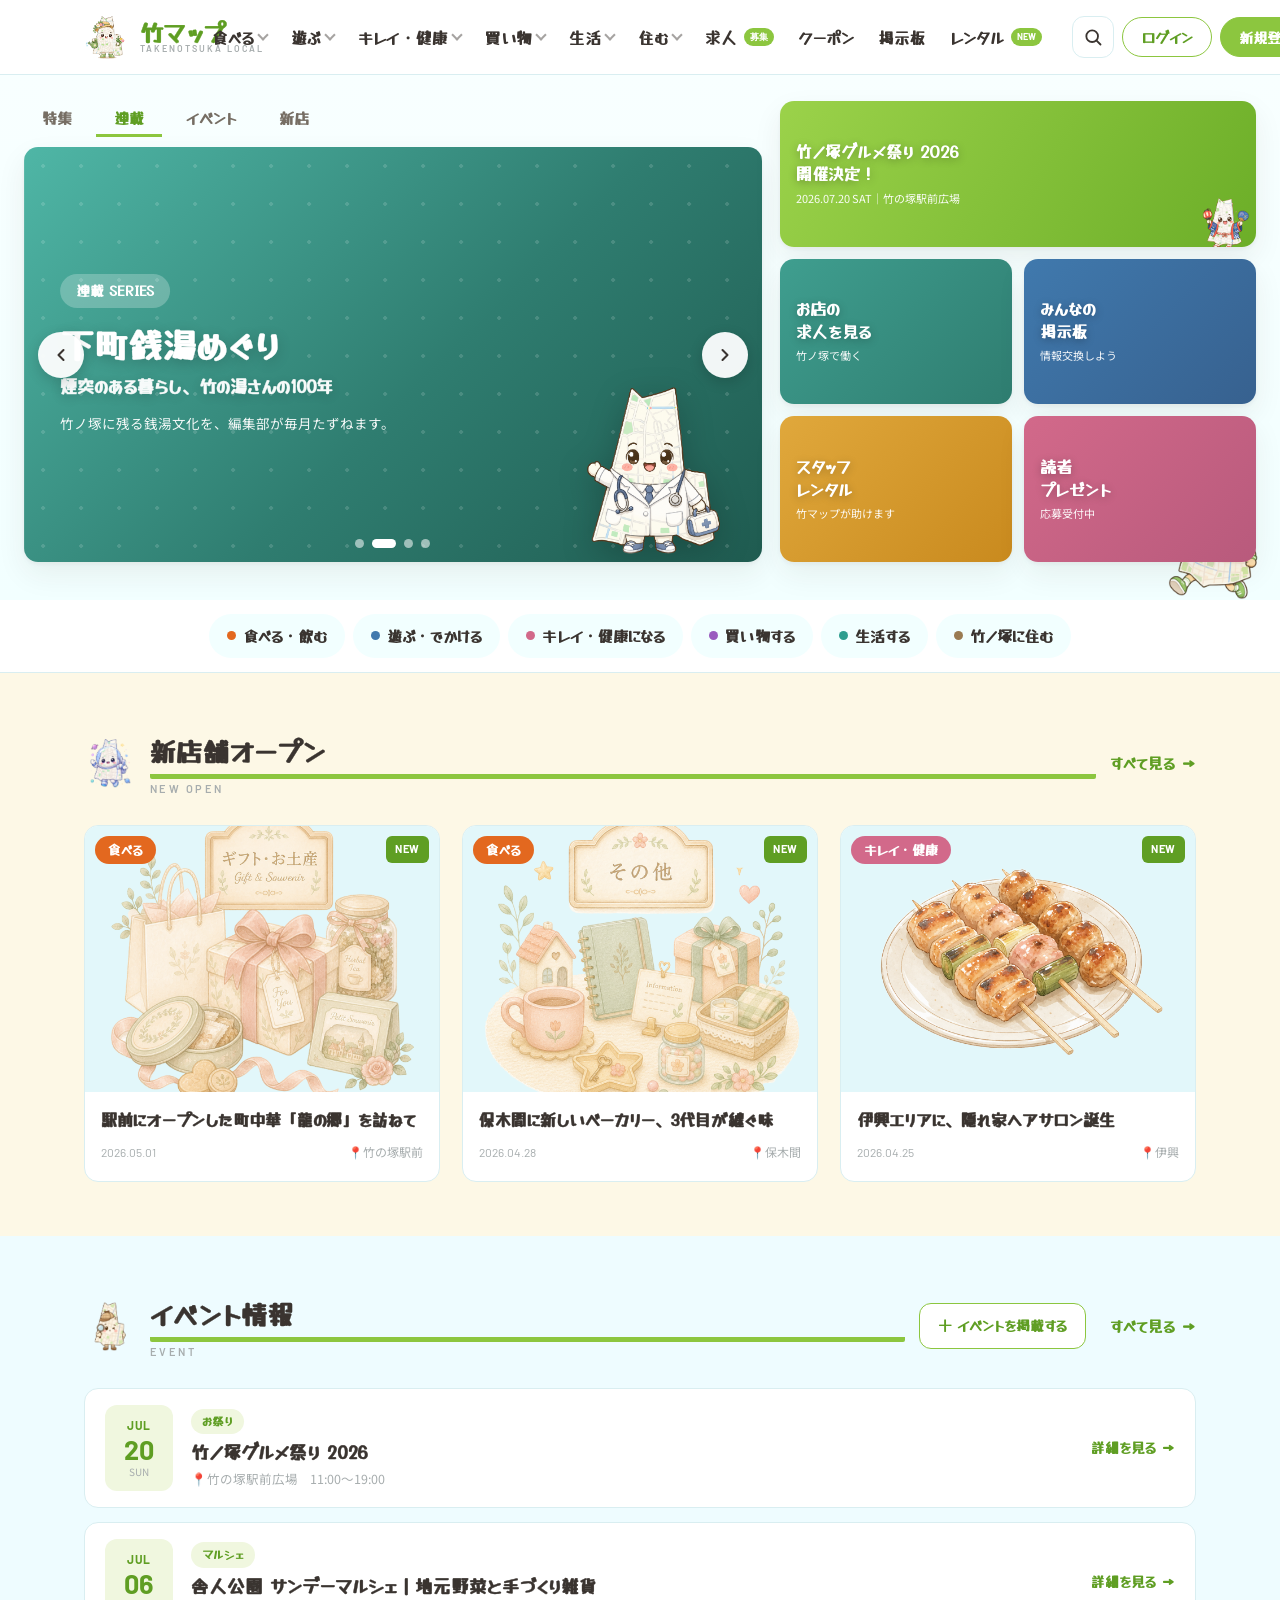
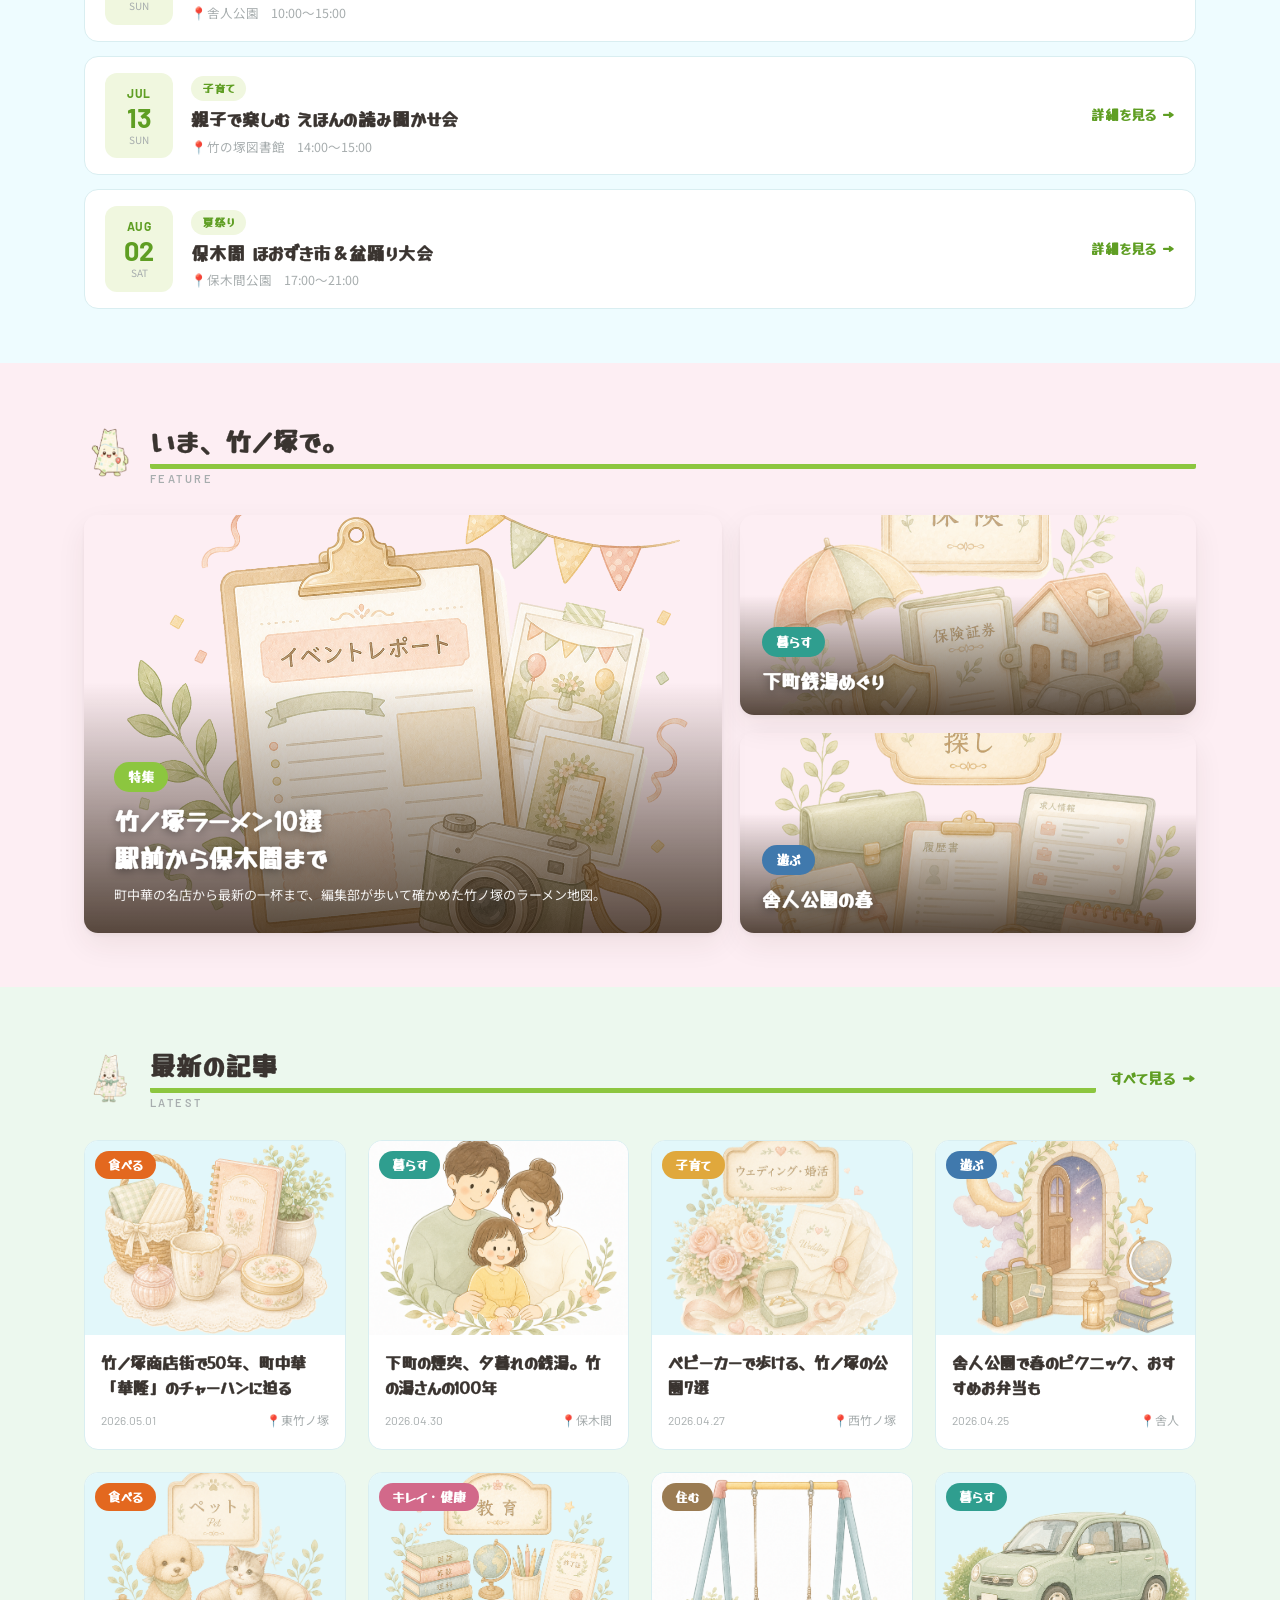
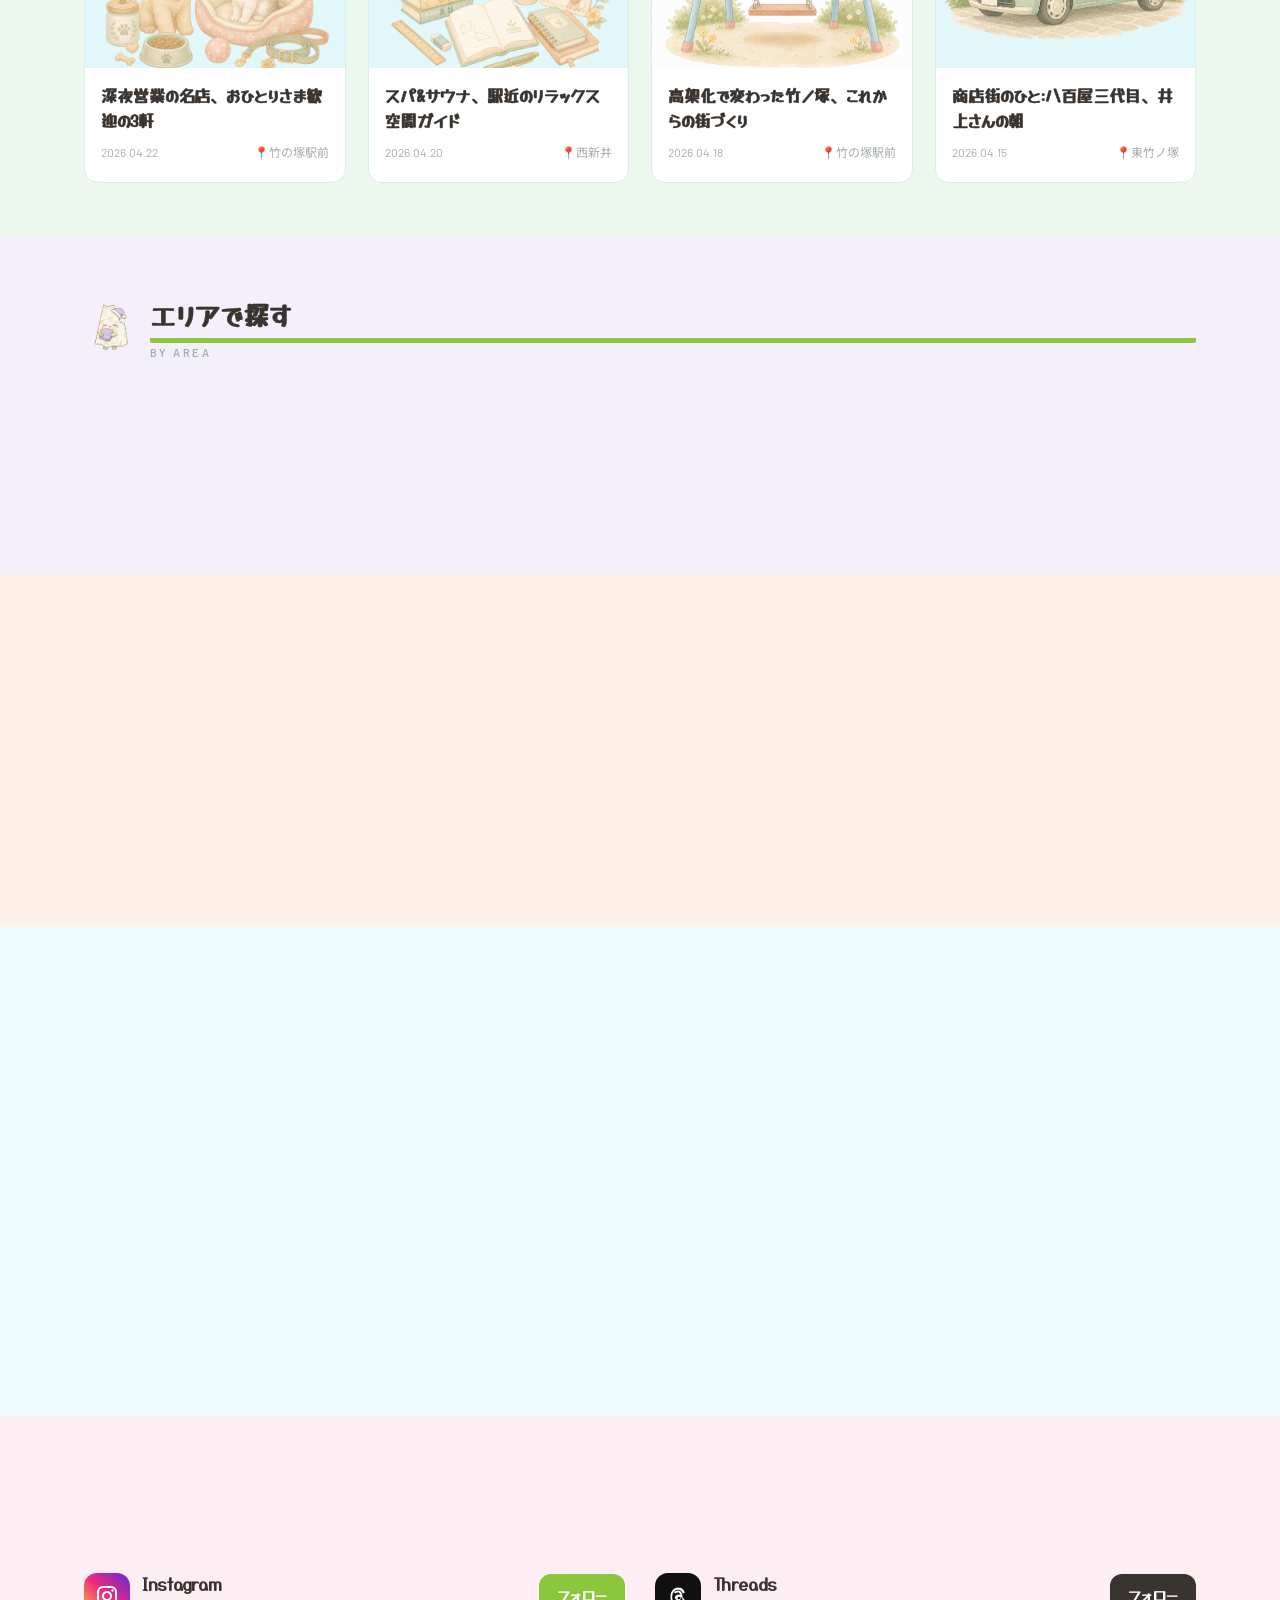
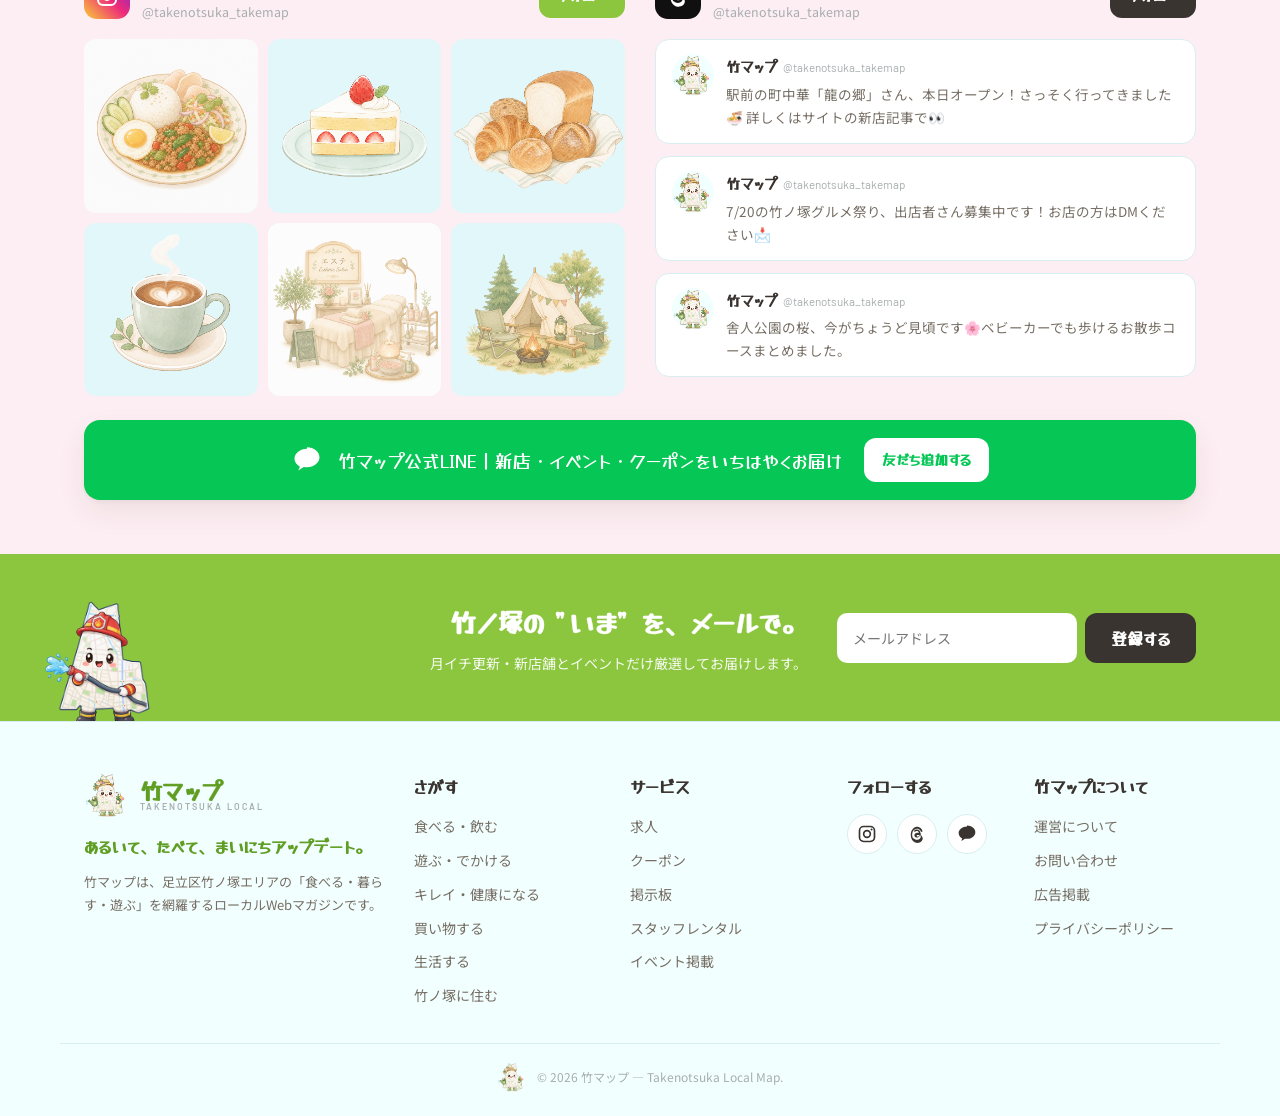
==== commit 2784d8c8: "モバイル：レンタルモーダルを全画面化しボタン常時表示、ヒーロー自動高さを768pxまで適用し見切れ解消" ====
--- a/index.html
+++ b/index.html
@@ -77,7 +77,20 @@
 .cta__title{font-family:var(--hand);font-weight:600;font-size:26px;}.cta__sub{opacity:.92;font-size:14px;margin-top:5px;}
 .cta__form{display:flex;gap:8px;}.cta__form input{padding:14px 16px;border:none;border-radius:10px;font-size:14px;width:240px;font-family:inherit;}
 @media(max-width:980px){.hero__grid{grid-template-columns:1fr;}.hero__welcome{display:none;}.feature-grid{grid-template-columns:1fr;grid-template-rows:none;}.feature--lg{grid-row:auto;}.area-grid{grid-template-columns:repeat(3,1fr);}.series-grid{grid-template-columns:repeat(3,1fr);}.rank{grid-template-columns:1fr;}.hero-slide__title{font-size:27px;}.hero-slide__inner{max-width:70%;}.cta__inner{justify-content:center;text-align:center;}.cta__txt{text-align:center;}.cta__chara{display:none;}}
-@media(max-width:560px){.area-grid{grid-template-columns:repeat(2,1fr);}.series-grid{grid-template-columns:repeat(2,1fr);}.cta__form{width:100%;}.cta__form input{flex:1;width:auto;}.hero-slide__title{font-size:21px;}.hero-banners{grid-template-rows:none;}}
+@media(max-width:768px){
+  /* スマホ：スライダーを自動高さにして見切れ防止 */
+  .hero-slider__viewport{aspect-ratio:auto;height:auto;}
+  .hero-slider__track{height:auto;align-items:stretch;}
+  .hero-slide{height:auto;min-height:190px;padding:22px 22px 44px;align-items:center;}
+  .hero-slide__inner{max-width:100%;}
+  .hero-slide__chara{display:none;}
+  .hero-slide__title{font-size:22px;}
+  .hero-slide__title small{font-size:14px;}
+  .hero-slide__sub{font-size:13px;}
+  .hero-slider__nav{display:none;}
+  .hero-slider__dots{bottom:16px;}
+}
+@media(max-width:560px){.area-grid{grid-template-columns:repeat(2,1fr);}.series-grid{grid-template-columns:repeat(2,1fr);}.cta__form{width:100%;}.cta__form input{flex:1;width:auto;}.hero-banners{grid-template-rows:none;}}
 </style>
 </head>
 <body data-page="home">
--- a/assets/css/aruku.css
+++ b/assets/css/aruku.css
@@ -432,6 +432,9 @@
 .sns-icons .ig{background:linear-gradient(45deg,#f9ce34,#ee2a7b,#6228d7);}
 .sns-icons .th{background:#101010;}
 .sns-icons .ln{background:#06c755;}
+.sns-icons .xx{background:#101010;}
+.sns-icons .fb{background:#1877f2;}
+.sns-icons .tt{background:#101010;}
 .apply-card{position:sticky;top:90px;background:var(--paper);border:1px solid var(--line);border-radius:18px;padding:24px;box-shadow:var(--shadow);}
 .apply-card__price{font-family:var(--hand);font-size:24px;color:var(--accent-deep);text-align:center;margin-bottom:4px;}
 .apply-card__cap{text-align:center;font-size:12.5px;color:var(--ink-faint);margin-bottom:16px;}
@@ -474,4 +477,57 @@
 .to-top:hover .to-top__chara{animation:sway .5s ease-in-out infinite;}
 @media(max-width:560px){.to-top{right:14px;bottom:16px;}.to-top__chara{width:54px;height:54px;}}
 
+/* ===== 掲示板スレッド詳細 ===== */
+.post-card{background:var(--paper);border:1px solid var(--line);border-radius:16px;padding:24px 26px;}
+.post-head{display:flex;align-items:center;gap:12px;margin-bottom:14px;}
+.post-head__av{width:50px;height:50px;border-radius:99px;overflow:hidden;flex:none;background:var(--bg);}
+.post-head__av img{width:100%;height:100%;object-fit:cover;}
+.post-body p{font-size:14.5px;line-height:1.95;}
+.post-img{margin-top:14px;border-radius:12px;border:1px solid var(--line);max-width:360px;}
+.reply{display:flex;gap:14px;padding:18px 2px;border-bottom:1px solid var(--line);}
+.reply:last-child{border-bottom:none;}
+.reply__av{width:44px;height:44px;border-radius:99px;overflow:hidden;flex:none;background:var(--bg);}
+.reply__av img{width:100%;height:100%;object-fit:cover;}
+.reply__main{flex:1;min-width:0;}
+.reply__head{display:flex;align-items:center;gap:10px;font-size:12px;color:var(--ink-faint);margin-bottom:5px;}
+.reply__name{font-family:var(--hand);font-size:14px;color:var(--ink);}
+.reply__body{font-size:14px;line-height:1.85;}
+.reply__img{margin-top:10px;border-radius:10px;max-width:240px;border:1px solid var(--line);}
+.reply__del{margin-left:auto;font-size:11.5px;color:var(--ink-faint);background:none;border:1px solid var(--line);border-radius:8px;padding:3px 10px;cursor:pointer;font-family:var(--hand);}
+.reply__del:hover{border-color:var(--accent);color:var(--accent-deep);}
+
+/* ===== クーポンモーダル（見せるだけ） ===== */
+.modal__box--wide{width:min(460px,100%);}
+.cmodal__lead{text-align:center;font-family:var(--hand);font-size:14px;color:var(--ink-soft);margin-bottom:12px;}
+.cmodal__visual{border-radius:14px;overflow:hidden;position:relative;aspect-ratio:16/10;background:var(--bg-2);}
+.cmodal__visual img{width:100%;height:100%;object-fit:cover;}
+.cmodal__offer{position:absolute;left:12px;top:12px;font-family:var(--hand);font-size:20px;background:var(--accent);color:#fff;padding:5px 16px;border-radius:99px;box-shadow:0 4px 10px rgba(0,0,0,.18);}
+.cmodal__title{font-family:var(--hand);font-size:18px;text-align:center;margin:14px 0 2px;}
+.cmodal__shop{text-align:center;font-size:12.5px;color:var(--ink-faint);}
+.cmodal__cond{background:var(--bg);border-radius:12px;padding:14px 16px;font-size:13px;color:var(--ink-soft);line-height:1.95;text-align:left;margin:14px 0;}
+.cmodal__cond b{color:var(--accent-deep);}
+.cmodal__show{background:var(--accent-soft);color:var(--accent-deep);border-radius:12px;padding:13px;font-family:var(--hand);text-align:center;font-size:15px;line-height:1.5;}
+
+/* ===== スタッフレンタル モーダル ===== */
+.smodal__top{display:flex;gap:16px;align-items:center;margin-bottom:16px;}
+.smodal__photo{width:96px;height:96px;border-radius:16px;overflow:hidden;flex:none;background:linear-gradient(160deg,#eafbfd,#d2eef3);display:grid;place-items:center;}
+.smodal__photo img{width:88%;height:88%;object-fit:contain;}
+.smodal__name{font-family:var(--hand);font-size:22px;}
+.smodal__name small{font-size:12px;color:var(--ink-faint);margin-left:6px;font-family:"Barlow";}
+.smodal__rate{font-family:var(--hand);color:var(--accent-deep);font-size:16px;margin-top:2px;}
+.smodal__skills{display:flex;flex-wrap:wrap;gap:6px;margin-top:8px;}
+.smodal__skills span{font-family:var(--hand);font-size:12px;padding:3px 11px;border-radius:99px;background:var(--accent-soft);color:var(--accent-deep);}
+.smodal__bio{font-size:13.5px;color:var(--ink-soft);line-height:1.85;background:var(--bg);border-radius:12px;padding:13px 15px;margin-bottom:16px;}
+.modal__box--scroll{display:flex;flex-direction:column;max-height:88vh;padding:0;overflow:hidden;}
+.modal__box--scroll .modal__close{z-index:3;}
+.rmodal__scroll{overflow-y:auto;padding:32px 30px 16px;}
+.rmodal__foot{padding:14px 26px 18px;border-top:1px solid var(--line);background:var(--paper);}
+/* スマホはモーダルを全画面化して申し込みボタンを常に画面下端に固定 */
+@media(max-width:560px){
+  .js-rmodal{padding:0;}
+  .js-rmodal .modal__box--scroll{width:100%;border-radius:0;height:100vh;height:100dvh;max-height:100dvh;}
+  .js-cmodal{padding:12px;}
+  .modal__box--wide{width:100%;}
+}
+
 @media(prefers-reduced-motion:reduce){*{animation:none !important;}}
